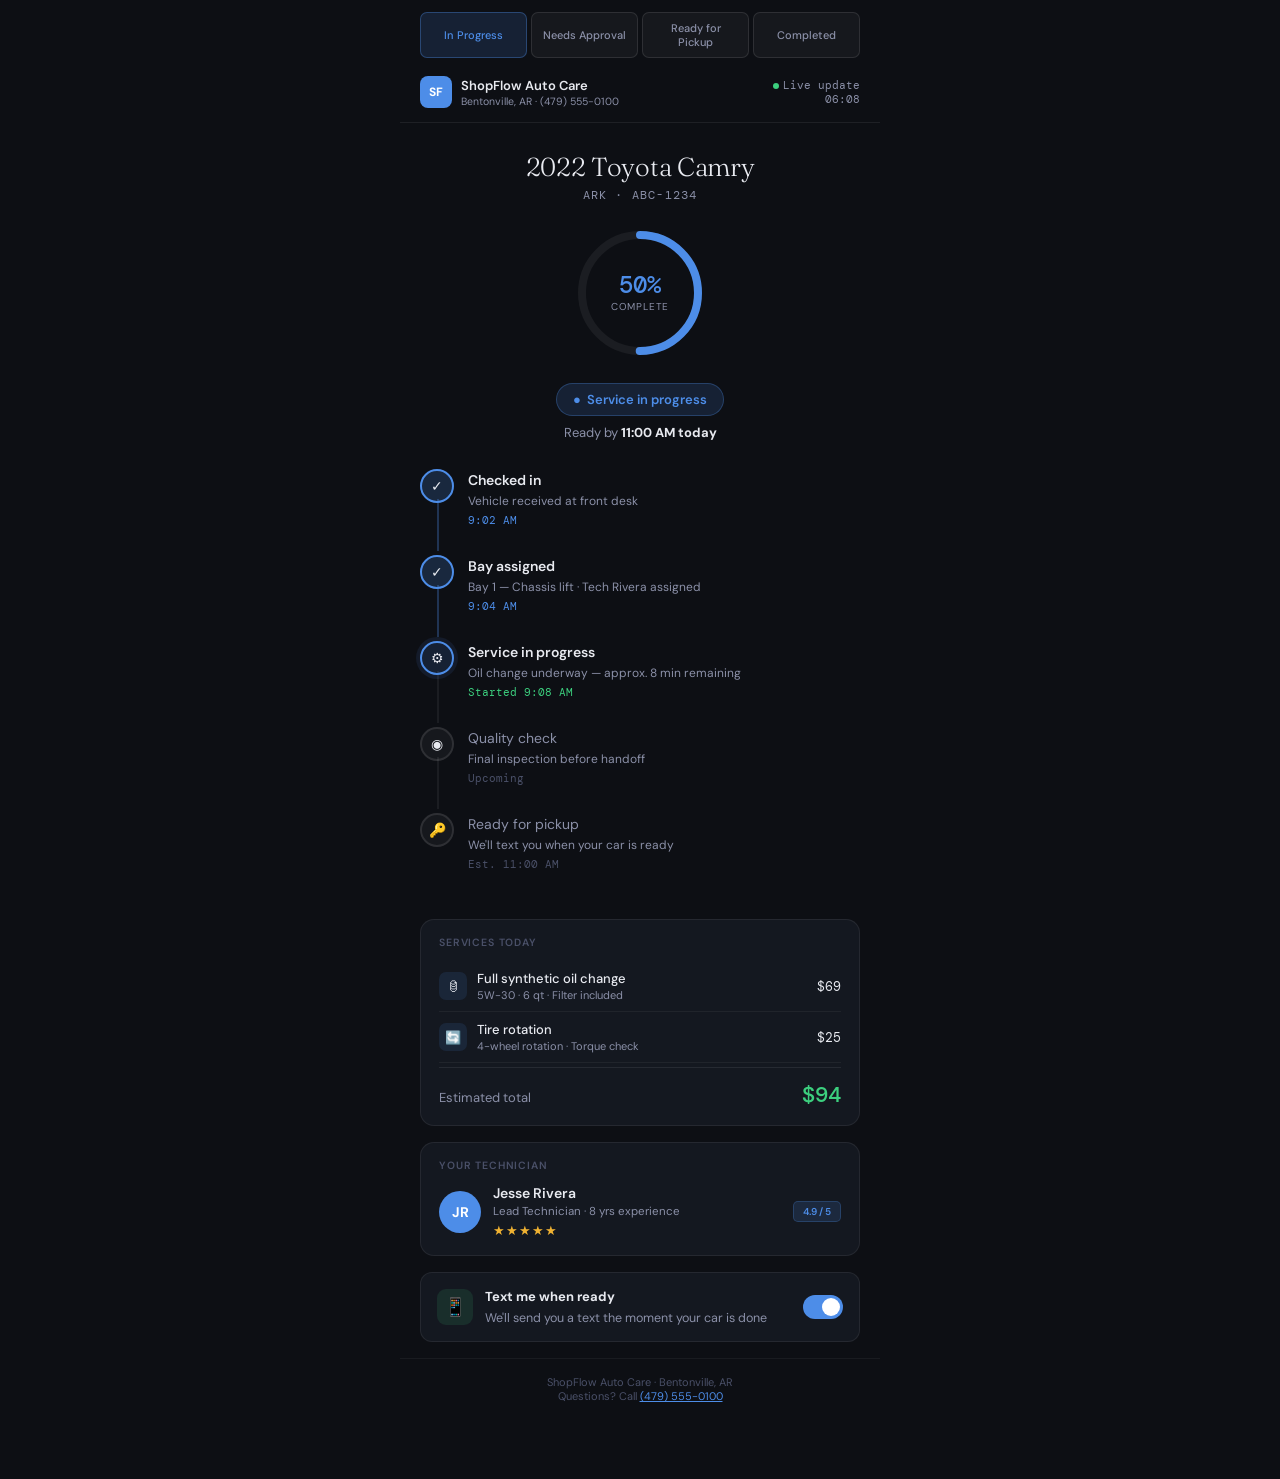
==== customer.html @ 2373ded1 "Add files via upload" ====
<!DOCTYPE html>
<html lang="en">
<head>
<meta charset="UTF-8">
<meta name="viewport" content="width=device-width, initial-scale=1.0">
<title>ShopFlow — Your Vehicle Status</title>
<link rel="preconnect" href="https://fonts.googleapis.com">
<link rel="preconnect" href="https://fonts.gstatic.com" crossorigin>
<link href="https://fonts.googleapis.com/css2?family=DM+Sans:opsz,wght@9..40,300;9..40,400;9..40,500;9..40,600&family=DM+Mono:wght@400;500&family=Fraunces:opsz,wght@9..144,300;9..144,400&display=swap" rel="stylesheet">
<style>
*,*::before,*::after{box-sizing:border-box;margin:0;padding:0}
html{font-size:15px;-webkit-text-size-adjust:100%}
body{font-family:'DM Sans',sans-serif;background:#0d0f14;color:#e8eaf0;min-height:100vh;display:flex;flex-direction:column;align-items:center;padding:0 0 60px}

/* ── Header bar ── */
.header{width:100%;max-width:480px;display:flex;align-items:center;justify-content:space-between;padding:18px 20px 14px;border-bottom:1px solid rgba(255,255,255,0.07)}
.shop-logo{display:flex;align-items:center;gap:9px}
.shop-mark{width:32px;height:32px;background:#4d8de8;border-radius:8px;display:flex;align-items:center;justify-content:center;font-weight:700;font-size:12px;color:#fff}
.shop-name{font-size:13px;font-weight:600;color:#e8eaf0}
.shop-addr{font-size:10.5px;color:#8b90a8;margin-top:1px}
.header-time{font-family:'DM Mono',monospace;font-size:11px;color:#8b90a8;text-align:right}
.live-dot{display:inline-block;width:6px;height:6px;background:#3ccf7e;border-radius:50%;margin-right:4px;animation:pulse 2s infinite}
@keyframes pulse{0%,100%{opacity:1}50%{opacity:.3}}

/* ── Status hero ── */
.status-hero{width:100%;max-width:480px;padding:28px 20px 24px;text-align:center}
.vehicle-name{font-family:'Fraunces',serif;font-size:26px;font-weight:300;color:#e8eaf0;letter-spacing:-.3px;margin-bottom:4px}
.vehicle-plate{font-family:'DM Mono',monospace;font-size:12px;color:#8b90a8;letter-spacing:.1em;margin-bottom:20px}

/* ── Status ring ── */
.status-ring-wrap{position:relative;width:140px;height:140px;margin:0 auto 20px}
.status-ring-svg{width:140px;height:140px;transform:rotate(-90deg)}
.ring-bg{fill:none;stroke:rgba(255,255,255,0.06);stroke-width:8}
.ring-fill{fill:none;stroke-width:8;stroke-linecap:round;transition:stroke-dashoffset 1.2s cubic-bezier(.4,0,.2,1),stroke .3s}
.ring-center{position:absolute;inset:0;display:flex;flex-direction:column;align-items:center;justify-content:center}
.ring-pct{font-family:'DM Mono',monospace;font-size:24px;font-weight:500;line-height:1}
.ring-label{font-size:10px;color:#8b90a8;text-transform:uppercase;letter-spacing:.08em;margin-top:3px}

.status-badge{display:inline-flex;align-items:center;gap:6px;padding:7px 16px;border-radius:20px;font-size:13px;font-weight:600;margin-bottom:8px}
.status-in-progress{background:rgba(77,141,232,0.15);border:1px solid rgba(77,141,232,0.3);color:#4d8de8}
.status-ready{background:rgba(60,207,126,0.15);border:1px solid rgba(60,207,126,0.3);color:#3ccf7e}
.status-waiting{background:rgba(240,178,50,0.12);border:1px solid rgba(240,178,50,0.25);color:#f0b232}
.status-done{background:rgba(60,207,126,0.1);border:1px solid rgba(60,207,126,0.2);color:#3ccf7e}
.promised-time{font-size:13px;color:#8b90a8}
.promised-time strong{color:#e8eaf0}

/* ── Progress timeline ── */
.timeline{width:100%;max-width:480px;padding:0 20px 24px}
.tl-step{display:flex;gap:14px;padding-bottom:0;position:relative}
.tl-step:not(:last-child)::after{content:'';position:absolute;left:17px;top:34px;bottom:0;width:2px;background:rgba(255,255,255,0.06);z-index:0}
.tl-step.done::after{background:rgba(77,141,232,0.3)}
.tl-left{display:flex;flex-direction:column;align-items:center;flex-shrink:0;padding-top:4px;z-index:1}
.tl-dot{width:34px;height:34px;border-radius:50%;display:flex;align-items:center;justify-content:center;font-size:14px;flex-shrink:0}
.tl-dot.done{background:rgba(77,141,232,0.2);border:2px solid #4d8de8}
.tl-dot.active{background:rgba(77,141,232,0.15);border:2px solid #4d8de8;box-shadow:0 0 0 4px rgba(77,141,232,0.1);animation:activePulse 2s infinite}
@keyframes activePulse{0%,100%{box-shadow:0 0 0 4px rgba(77,141,232,.1)}50%{box-shadow:0 0 0 8px rgba(77,141,232,.05)}}
.tl-dot.pending{background:rgba(255,255,255,0.04);border:2px solid rgba(255,255,255,0.1)}
.tl-body{padding:6px 0 24px;flex:1}
.tl-name{font-size:14px;font-weight:600;color:#e8eaf0;margin-bottom:3px}
.tl-name.pending{color:#8b90a8;font-weight:400}
.tl-detail{font-size:12px;color:#8b90a8;line-height:1.5}
.tl-time{font-family:'DM Mono',monospace;font-size:11px;color:#4a5068;margin-top:3px}
.tl-time.done-time{color:#4d8de8}
.tl-time.active-time{color:#3ccf7e}

/* ── Service details card ── */
.card{width:100%;max-width:480px;margin:0 20px 16px;padding:16px 18px;background:#141820;border:1px solid rgba(255,255,255,0.07);border-radius:14px}
.card-title{font-size:10.5px;font-weight:600;text-transform:uppercase;letter-spacing:.08em;color:#4a5068;margin-bottom:12px}
.card.mx{margin-left:20px;margin-right:20px;width:calc(100% - 40px);max-width:440px}
.detail-row{display:flex;justify-content:space-between;align-items:center;padding:7px 0;border-bottom:1px solid rgba(255,255,255,0.05);font-size:13px}
.detail-row:last-child{border-bottom:none}
.dr-label{color:#8b90a8}
.dr-val{color:#e8eaf0;font-weight:500;text-align:right}
.dr-val.green{color:#3ccf7e}
.dr-val.amber{color:#f0b232}
.service-line{display:flex;align-items:center;gap:10px;padding:9px 0;border-bottom:1px solid rgba(255,255,255,0.05)}
.service-line:last-child{border-bottom:none}
.svc-icon{width:28px;height:28px;border-radius:7px;background:rgba(77,141,232,0.12);display:flex;align-items:center;justify-content:center;font-size:13px;flex-shrink:0}
.svc-info{flex:1}
.svc-name{font-size:13px;color:#e8eaf0;font-weight:500}
.svc-detail{font-size:11px;color:#8b90a8;margin-top:1px}
.svc-price{font-family:'DM Mono',monospace;font-size:13px;color:#e8eaf0}

/* ── Technician card ── */
.tech-card{display:flex;align-items:center;gap:12px}
.tech-av{width:42px;height:42px;border-radius:50%;background:#4d8de8;display:flex;align-items:center;justify-content:center;font-size:14px;font-weight:700;color:#fff;flex-shrink:0}
.tech-name{font-size:14px;font-weight:600;color:#e8eaf0}
.tech-role{font-size:11.5px;color:#8b90a8;margin-top:2px}
.tech-stars{color:#f0b232;font-size:13px;margin-top:3px;letter-spacing:1px}
.tech-badge{margin-left:auto;font-size:10px;font-weight:600;background:rgba(77,141,232,0.15);color:#4d8de8;border:1px solid rgba(77,141,232,0.25);border-radius:5px;padding:3px 9px}

/* ── Findings alert ── */
.findings-card{width:calc(100% - 40px);max-width:440px;margin:0 20px 16px;padding:14px 16px;background:rgba(240,178,50,0.06);border:1px solid rgba(240,178,50,0.2);border-radius:12px}
.fc-header{display:flex;align-items:center;gap:8px;margin-bottom:10px}
.fc-icon{font-size:16px}
.fc-title{font-size:12px;font-weight:600;color:#f0b232;text-transform:uppercase;letter-spacing:.06em}
.finding-item{display:flex;gap:8px;padding:6px 0;border-bottom:1px solid rgba(240,178,50,0.1);font-size:12.5px}
.finding-item:last-child{border-bottom:none}
.fi-dot{width:6px;height:6px;border-radius:50%;background:#f0b232;flex-shrink:0;margin-top:5px}
.fi-text{color:#e8eaf0;line-height:1.5}
.fi-text span{color:#8b90a8;font-size:11.5px;display:block;margin-top:2px}
.approve-btns{display:flex;gap:8px;margin-top:12px}
.btn-approve{flex:1;padding:10px;border-radius:8px;border:none;font-family:'DM Sans',sans-serif;font-size:13px;font-weight:600;cursor:pointer;transition:opacity .15s}
.btn-yes{background:#3ccf7e;color:#0a2010}
.btn-no{background:rgba(255,255,255,0.08);color:#8b90a8;border:1px solid rgba(255,255,255,0.1)}
.btn-yes:hover,.btn-no:hover{opacity:.85}

/* ── Invoice preview ── */
.invoice-total{display:flex;align-items:baseline;justify-content:space-between;padding:12px 0 0;margin-top:4px;border-top:1px solid rgba(255,255,255,0.08)}
.inv-label{font-size:13px;color:#8b90a8}
.inv-amount{font-family:'DM Mono',monospace;font-size:22px;font-weight:500;color:#3ccf7e}

/* ── Notification CTA ── */
.notif-cta{width:calc(100% - 40px);max-width:440px;margin:0 20px 16px;padding:14px 16px;background:#141820;border:1px solid rgba(255,255,255,0.07);border-radius:12px;display:flex;align-items:center;gap:12px}
.nc-icon{width:36px;height:36px;border-radius:9px;background:rgba(60,207,126,0.12);display:flex;align-items:center;justify-content:center;font-size:18px;flex-shrink:0}
.nc-text{flex:1;font-size:12.5px;color:#8b90a8;line-height:1.5}
.nc-text strong{color:#e8eaf0;display:block;margin-bottom:2px;font-size:13px}
.nc-toggle{width:40px;height:24px;background:#4d8de8;border-radius:12px;position:relative;cursor:pointer;flex-shrink:0}
.nc-toggle::after{content:'';position:absolute;top:3px;right:3px;width:18px;height:18px;background:#fff;border-radius:50%;transition:right .2s}

/* ── Rate / Survey ── */
.survey-card{width:calc(100% - 40px);max-width:440px;margin:0 20px 16px;padding:16px 18px;background:#141820;border:1px solid rgba(255,255,255,0.07);border-radius:14px;text-align:center}
.survey-title{font-size:14px;font-weight:600;color:#e8eaf0;margin-bottom:4px}
.survey-sub{font-size:12px;color:#8b90a8;margin-bottom:16px}
.star-row{display:flex;justify-content:center;gap:10px}
.star{font-size:32px;cursor:pointer;transition:transform .15s;color:#2a3040;line-height:1}
.star:hover,.star.lit{color:#f0b232;transform:scale(1.15)}

/* ── Footer ── */
.page-footer{width:100%;max-width:480px;padding:16px 20px;text-align:center;font-size:11px;color:#4a5068;border-top:1px solid rgba(255,255,255,0.05)}

/* ── Demo switcher ── */
.demo-bar{width:100%;max-width:480px;display:flex;gap:4px;padding:12px 20px 0;flex-wrap:wrap}
.demo-btn{flex:1;min-width:100px;padding:8px 10px;border-radius:7px;font-size:11px;font-weight:500;border:1px solid rgba(255,255,255,0.1);background:rgba(255,255,255,0.04);color:#8b90a8;cursor:pointer;font-family:'DM Sans',sans-serif;transition:all .15s;text-align:center}
.demo-btn.active{background:rgba(77,141,232,0.15);border-color:rgba(77,141,232,0.35);color:#4d8de8}
</style>
</head>
<body>

<!-- Demo state switcher (simulates different vehicle states) -->
<div class="demo-bar">
  <button class="demo-btn active" onclick="setState('inprogress',this)">In Progress</button>
  <button class="demo-btn" onclick="setState('waitingapproval',this)">Needs Approval</button>
  <button class="demo-btn" onclick="setState('ready',this)">Ready for Pickup</button>
  <button class="demo-btn" onclick="setState('complete',this)">Completed</button>
</div>

<!-- Header -->
<div class="header">
  <div class="shop-logo">
    <div class="shop-mark">SF</div>
    <div>
      <div class="shop-name">ShopFlow Auto Care</div>
      <div class="shop-addr">Bentonville, AR · (479) 555-0100</div>
    </div>
  </div>
  <div class="header-time">
    <div><span class="live-dot"></span>Live update</div>
    <div id="clockDisplay">--:--</div>
  </div>
</div>

<!-- Status hero -->
<div class="status-hero">
  <div class="vehicle-name" id="vehicleName">2022 Toyota Camry</div>
  <div class="vehicle-plate">ARK · ABC-1234</div>
  <div class="status-ring-wrap">
    <svg class="status-ring-svg" viewBox="0 0 140 140">
      <circle class="ring-bg" cx="70" cy="70" r="58"/>
      <circle class="ring-fill" id="ringFill" cx="70" cy="70" r="58" stroke="#4d8de8"
        stroke-dasharray="364.4" stroke-dashoffset="182"/>
    </svg>
    <div class="ring-center">
      <div class="ring-pct" id="ringPct" style="color:#4d8de8">50%</div>
      <div class="ring-label">Complete</div>
    </div>
  </div>
  <div class="status-badge status-in-progress" id="statusBadge">
    <span>●</span><span id="statusText">Service in progress</span>
  </div>
  <div class="promised-time" id="promisedTime">Ready by <strong>11:00 AM today</strong></div>
</div>

<!-- Progress timeline -->
<div class="timeline">
  <div class="tl-step done">
    <div class="tl-left"><div class="tl-dot done">✓</div></div>
    <div class="tl-body">
      <div class="tl-name">Checked in</div>
      <div class="tl-detail">Vehicle received at front desk</div>
      <div class="tl-time done-time">9:02 AM</div>
    </div>
  </div>
  <div class="tl-step done">
    <div class="tl-left"><div class="tl-dot done">✓</div></div>
    <div class="tl-body">
      <div class="tl-name">Bay assigned</div>
      <div class="tl-detail">Bay 1 — Chassis lift · Tech Rivera assigned</div>
      <div class="tl-time done-time">9:04 AM</div>
    </div>
  </div>
  <div class="tl-step" id="step-service">
    <div class="tl-left"><div class="tl-dot active" id="dot-service">⚙</div></div>
    <div class="tl-body">
      <div class="tl-name" id="step-service-name">Service in progress</div>
      <div class="tl-detail" id="step-service-detail">Oil change underway — approx. 8 min remaining</div>
      <div class="tl-time active-time" id="step-service-time">Started 9:08 AM</div>
    </div>
  </div>
  <div class="tl-step" id="step-qc">
    <div class="tl-left"><div class="tl-dot pending" id="dot-qc">◉</div></div>
    <div class="tl-body">
      <div class="tl-name pending" id="step-qc-name">Quality check</div>
      <div class="tl-detail">Final inspection before handoff</div>
      <div class="tl-time" id="step-qc-time">Upcoming</div>
    </div>
  </div>
  <div class="tl-step" id="step-ready">
    <div class="tl-left"><div class="tl-dot pending" id="dot-ready">🔑</div></div>
    <div class="tl-body">
      <div class="tl-name pending" id="step-ready-name">Ready for pickup</div>
      <div class="tl-detail">We'll text you when your car is ready</div>
      <div class="tl-time" id="step-ready-time">Est. 11:00 AM</div>
    </div>
  </div>
</div>

<!-- Service details -->
<div class="card mx">
  <div class="card-title">Services today</div>
  <div class="service-line">
    <div class="svc-icon">🛢</div>
    <div class="svc-info">
      <div class="svc-name">Full synthetic oil change</div>
      <div class="svc-detail">5W-30 · 6 qt · Filter included</div>
    </div>
    <div class="svc-price">$69</div>
  </div>
  <div class="service-line">
    <div class="svc-icon">🔄</div>
    <div class="svc-info">
      <div class="svc-name">Tire rotation</div>
      <div class="svc-detail">4-wheel rotation · Torque check</div>
    </div>
    <div class="svc-price">$25</div>
  </div>
  <div class="invoice-total">
    <div class="inv-label">Estimated total</div>
    <div class="inv-amount">$94</div>
  </div>
</div>

<!-- Findings approval card (hidden initially) -->
<div class="findings-card" id="findingsCard" style="display:none">
  <div class="fc-header">
    <div class="fc-icon">⚠</div>
    <div class="fc-title">Tech found — your approval needed</div>
  </div>
  <div class="finding-item">
    <div class="fi-dot"></div>
    <div class="fi-text">
      Cabin air filter — heavily soiled, recommend replacement
      <span>PN-3310 Honda · +$35 · 15 min · Extends A/C efficiency</span>
    </div>
  </div>
  <div class="finding-item">
    <div class="fi-dot"></div>
    <div class="fi-text">
      Rear wiper blade — cracked rubber, smearing
      <span>22" standard · +$18 · 5 min · Visibility safety item</span>
    </div>
  </div>
  <div class="approve-btns">
    <button class="btn-approve btn-yes" onclick="approveFinding()">Approve both — $53 added</button>
    <button class="btn-approve btn-no">Decline</button>
  </div>
</div>

<!-- Technician -->
<div class="card mx">
  <div class="card-title">Your technician</div>
  <div class="tech-card">
    <div class="tech-av">JR</div>
    <div>
      <div class="tech-name">Jesse Rivera</div>
      <div class="tech-role">Lead Technician · 8 yrs experience</div>
      <div class="tech-stars">★★★★★</div>
    </div>
    <div class="tech-badge">4.9 / 5</div>
  </div>
</div>

<!-- Notification opt-in -->
<div class="notif-cta">
  <div class="nc-icon">📱</div>
  <div class="nc-text">
    <strong>Text me when ready</strong>
    We'll send you a text the moment your car is done
  </div>
  <div class="nc-toggle" id="smsToggle" onclick="toggleSMS(this)"></div>
</div>

<!-- Survey (shown when complete) -->
<div class="survey-card" id="surveyCard" style="display:none">
  <div class="survey-title">How was your visit?</div>
  <div class="survey-sub">Your feedback helps us improve</div>
  <div class="star-row" id="starRow">
    <span class="star" onclick="rateStar(1)">★</span>
    <span class="star" onclick="rateStar(2)">★</span>
    <span class="star" onclick="rateStar(3)">★</span>
    <span class="star" onclick="rateStar(4)">★</span>
    <span class="star" onclick="rateStar(5)">★</span>
  </div>
</div>

<div class="page-footer">
  ShopFlow Auto Care · Bentonville, AR<br>
  Questions? Call <a href="tel:4795550100" style="color:#4d8de8">(479) 555-0100</a>
</div>

<script>
// Clock
function tick(){const n=new Date();document.getElementById('clockDisplay').textContent=String(n.getHours()).padStart(2,'0')+':'+String(n.getMinutes()).padStart(2,'0')}
setInterval(tick,1000);tick();

// States
const STATES = {
  inprogress:{pct:50,ringColor:'#4d8de8',badgeClass:'status-in-progress',badgeText:'Service in progress',promised:'Ready by <strong>11:00 AM today</strong>',showFindings:false,showSurvey:false,serviceStep:'active',qcStep:'pending',readyStep:'pending'},
  waitingapproval:{pct:65,ringColor:'#f0b232',badgeClass:'status-waiting',badgeText:'Awaiting your approval',promised:'Ready by <strong>11:30 AM</strong> after approval',showFindings:true,showSurvey:false,serviceStep:'active',qcStep:'pending',readyStep:'pending'},
  ready:{pct:100,ringColor:'#3ccf7e',badgeClass:'status-ready',badgeText:'Your car is ready!',promised:'Pick up at <strong>Bay 1 entrance</strong>',showFindings:false,showSurvey:false,serviceStep:'done',qcStep:'done',readyStep:'active'},
  complete:{pct:100,ringColor:'#3ccf7e',badgeClass:'status-done',badgeText:'Service complete — thank you!',promised:'Invoice sent to <strong>sarah@email.com</strong>',showFindings:false,showSurvey:true,serviceStep:'done',qcStep:'done',readyStep:'done'},
};

const CIRCUMFERENCE = 2 * Math.PI * 58;

function setState(key, btn){
  const s = STATES[key];
  document.querySelectorAll('.demo-btn').forEach(b=>b.classList.remove('active'));
  btn.classList.add('active');

  // Ring
  const offset = CIRCUMFERENCE - (s.pct / 100) * CIRCUMFERENCE;
  document.getElementById('ringFill').style.strokeDashoffset = offset;
  document.getElementById('ringFill').style.stroke = s.ringColor;
  document.getElementById('ringPct').style.color = s.ringColor;
  document.getElementById('ringPct').textContent = s.pct + '%';

  // Badge
  const badge = document.getElementById('statusBadge');
  badge.className = 'status-badge ' + s.badgeClass;
  document.getElementById('statusText').textContent = s.badgeText;
  document.getElementById('promisedTime').innerHTML = s.promised;

  // Findings & survey
  document.getElementById('findingsCard').style.display = s.showFindings ? 'block' : 'none';
  document.getElementById('surveyCard').style.display = s.showSurvey ? 'flex' : 'none';
  if(s.showSurvey) document.getElementById('surveyCard').style.flexDirection='column';

  // Steps
  setStep('service', s.serviceStep);
  setStep('qc', s.qcStep);
  setStep('ready', s.readyStep);

  if(key==='ready'){
    document.getElementById('step-ready-name').textContent='Car is ready — come pick up';
    document.getElementById('step-ready-name').classList.remove('pending');
    document.getElementById('step-ready-time').textContent='Now · Bay 1 entrance';
    document.getElementById('step-ready-time').className='tl-time active-time';
  } else {
    document.getElementById('step-ready-name').textContent='Ready for pickup';
    document.getElementById('step-ready-name').className='tl-name pending';
    document.getElementById('step-ready-time').textContent='Est. 11:00 AM';
    document.getElementById('step-ready-time').className='tl-time';
  }
}

function setStep(name, state){
  const dot = document.getElementById('dot-'+name);
  const nameEl = document.getElementById('step-'+name+'-name');
  dot.className = 'tl-dot ' + (state==='active'?'active':state==='done'?'done':'pending');
  if(nameEl) nameEl.className = 'tl-name' + (state==='pending'?' pending':'');
  const step = document.getElementById('step-'+name);
  if(step){
    const prev = step.previousElementSibling;
    if(prev && prev.classList.contains('tl-step')){
      if(state!=='pending') prev.classList.add('done');
      else prev.classList.remove('done');
    }
  }
}

function approveFinding(){
  document.getElementById('findingsCard').innerHTML='<div style="text-align:center;padding:8px 0;color:#3ccf7e;font-weight:600;font-size:13px">✓ Approved — tech notified. Est. +20 min added.</div>';
}

function toggleSMS(el){el.style.background=el.style.background==='rgb(60, 207, 126)'?'rgba(77,141,232,1)':'rgb(60,207,126)'}

function rateStar(n){
  document.querySelectorAll('.star').forEach((s,i)=>{s.classList.toggle('lit',i<n)});
  setTimeout(()=>{
    document.getElementById('surveyCard').innerHTML='<div style="padding:8px 0;color:#3ccf7e;font-size:14px;font-weight:600">Thank you for your feedback!</div><div style="font-size:12px;color:#8b90a8;margin-top:4px">We appreciate you choosing ShopFlow.</div>';
  },600);
}

// Init ring
document.addEventListener('DOMContentLoaded',()=>{
  const c=2*Math.PI*58;
  document.getElementById('ringFill').style.strokeDasharray=c;
  document.getElementById('ringFill').style.strokeDashoffset=c-(0.5*c);
});
document.getElementById('ringFill').setAttribute('stroke-dasharray', CIRCUMFERENCE);
document.getElementById('ringFill').setAttribute('stroke-dashoffset', CIRCUMFERENCE * 0.5);
</script>
</body>
</html>
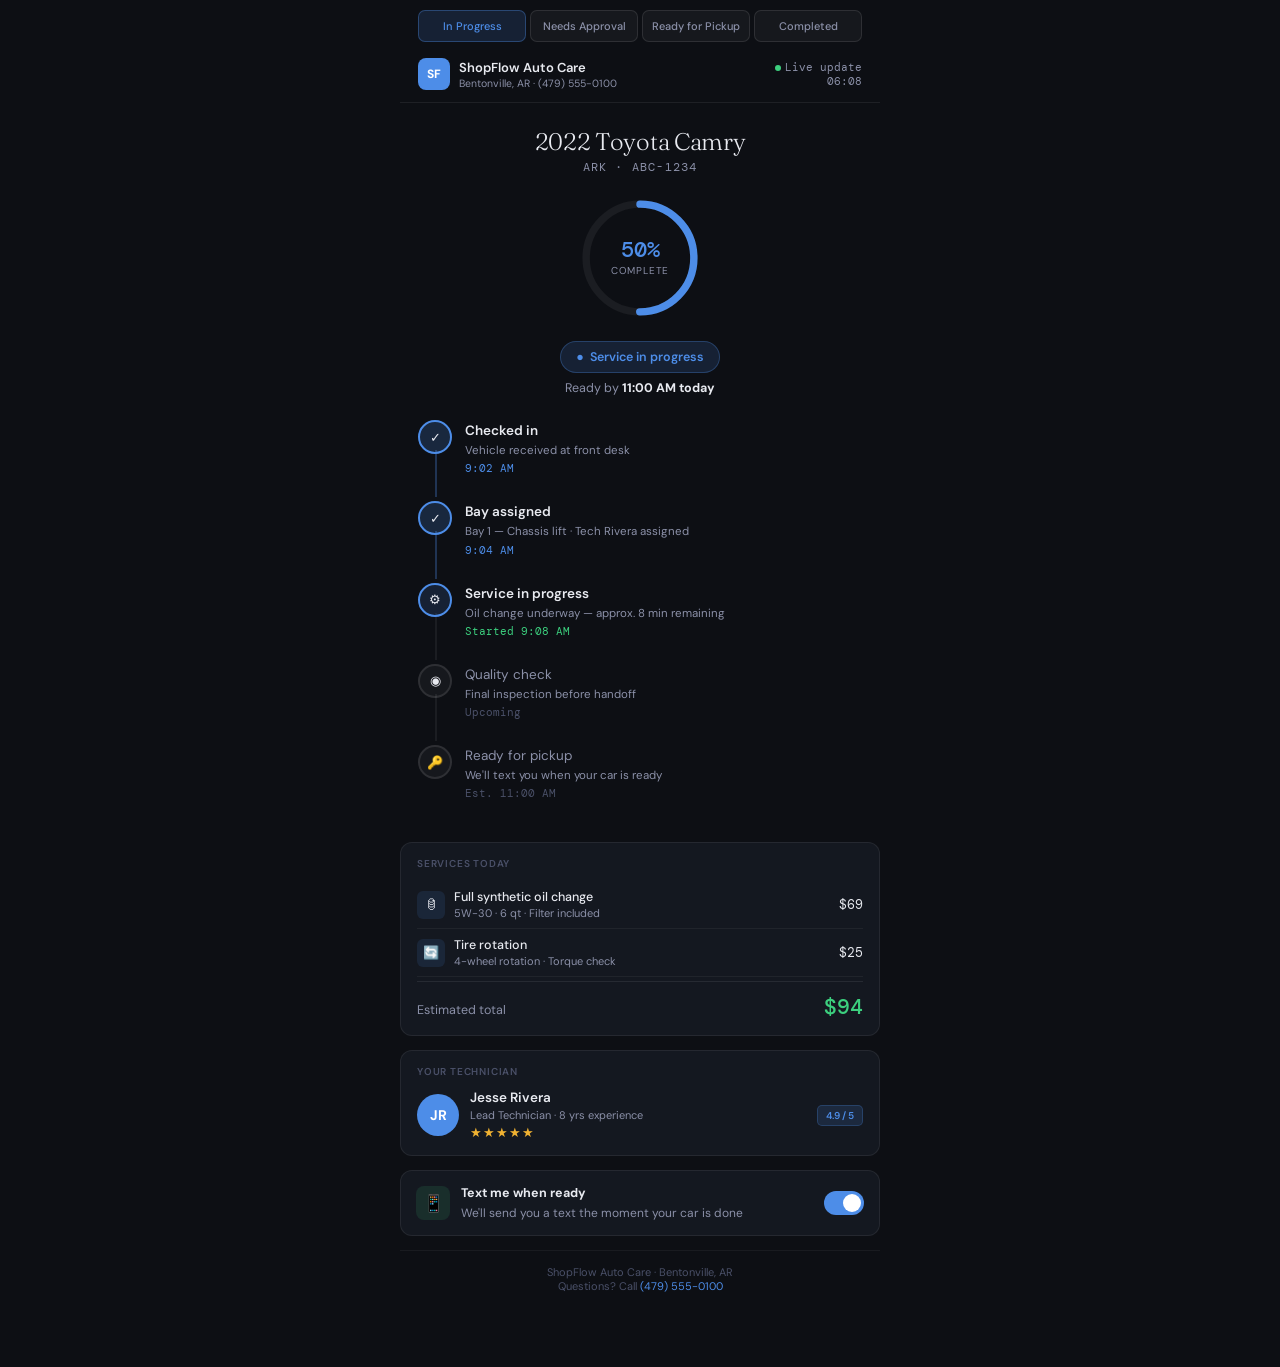
==== commit 9c98022a: "Add files via upload" ====
--- a/customer.html
+++ b/customer.html
@@ -2,140 +2,18 @@
 <html lang="en">
 <head>
 <meta charset="UTF-8">
-<meta name="viewport" content="width=device-width, initial-scale=1.0">
+<meta name="viewport" content="width=device-width, initial-scale=1.0, viewport-fit=cover">
 <title>ShopFlow — Your Vehicle Status</title>
 <link rel="preconnect" href="https://fonts.googleapis.com">
 <link rel="preconnect" href="https://fonts.gstatic.com" crossorigin>
 <link href="https://fonts.googleapis.com/css2?family=DM+Sans:opsz,wght@9..40,300;9..40,400;9..40,500;9..40,600&family=DM+Mono:wght@400;500&family=Fraunces:opsz,wght@9..144,300;9..144,400&display=swap" rel="stylesheet">
-<style>
-*,*::before,*::after{box-sizing:border-box;margin:0;padding:0}
-html{font-size:15px;-webkit-text-size-adjust:100%}
-body{font-family:'DM Sans',sans-serif;background:#0d0f14;color:#e8eaf0;min-height:100vh;display:flex;flex-direction:column;align-items:center;padding:0 0 60px}
-
-/* ── Header bar ── */
-.header{width:100%;max-width:480px;display:flex;align-items:center;justify-content:space-between;padding:18px 20px 14px;border-bottom:1px solid rgba(255,255,255,0.07)}
-.shop-logo{display:flex;align-items:center;gap:9px}
-.shop-mark{width:32px;height:32px;background:#4d8de8;border-radius:8px;display:flex;align-items:center;justify-content:center;font-weight:700;font-size:12px;color:#fff}
-.shop-name{font-size:13px;font-weight:600;color:#e8eaf0}
-.shop-addr{font-size:10.5px;color:#8b90a8;margin-top:1px}
-.header-time{font-family:'DM Mono',monospace;font-size:11px;color:#8b90a8;text-align:right}
-.live-dot{display:inline-block;width:6px;height:6px;background:#3ccf7e;border-radius:50%;margin-right:4px;animation:pulse 2s infinite}
-@keyframes pulse{0%,100%{opacity:1}50%{opacity:.3}}
-
-/* ── Status hero ── */
-.status-hero{width:100%;max-width:480px;padding:28px 20px 24px;text-align:center}
-.vehicle-name{font-family:'Fraunces',serif;font-size:26px;font-weight:300;color:#e8eaf0;letter-spacing:-.3px;margin-bottom:4px}
-.vehicle-plate{font-family:'DM Mono',monospace;font-size:12px;color:#8b90a8;letter-spacing:.1em;margin-bottom:20px}
-
-/* ── Status ring ── */
-.status-ring-wrap{position:relative;width:140px;height:140px;margin:0 auto 20px}
-.status-ring-svg{width:140px;height:140px;transform:rotate(-90deg)}
-.ring-bg{fill:none;stroke:rgba(255,255,255,0.06);stroke-width:8}
-.ring-fill{fill:none;stroke-width:8;stroke-linecap:round;transition:stroke-dashoffset 1.2s cubic-bezier(.4,0,.2,1),stroke .3s}
-.ring-center{position:absolute;inset:0;display:flex;flex-direction:column;align-items:center;justify-content:center}
-.ring-pct{font-family:'DM Mono',monospace;font-size:24px;font-weight:500;line-height:1}
-.ring-label{font-size:10px;color:#8b90a8;text-transform:uppercase;letter-spacing:.08em;margin-top:3px}
-
-.status-badge{display:inline-flex;align-items:center;gap:6px;padding:7px 16px;border-radius:20px;font-size:13px;font-weight:600;margin-bottom:8px}
-.status-in-progress{background:rgba(77,141,232,0.15);border:1px solid rgba(77,141,232,0.3);color:#4d8de8}
-.status-ready{background:rgba(60,207,126,0.15);border:1px solid rgba(60,207,126,0.3);color:#3ccf7e}
-.status-waiting{background:rgba(240,178,50,0.12);border:1px solid rgba(240,178,50,0.25);color:#f0b232}
-.status-done{background:rgba(60,207,126,0.1);border:1px solid rgba(60,207,126,0.2);color:#3ccf7e}
-.promised-time{font-size:13px;color:#8b90a8}
-.promised-time strong{color:#e8eaf0}
-
-/* ── Progress timeline ── */
-.timeline{width:100%;max-width:480px;padding:0 20px 24px}
-.tl-step{display:flex;gap:14px;padding-bottom:0;position:relative}
-.tl-step:not(:last-child)::after{content:'';position:absolute;left:17px;top:34px;bottom:0;width:2px;background:rgba(255,255,255,0.06);z-index:0}
-.tl-step.done::after{background:rgba(77,141,232,0.3)}
-.tl-left{display:flex;flex-direction:column;align-items:center;flex-shrink:0;padding-top:4px;z-index:1}
-.tl-dot{width:34px;height:34px;border-radius:50%;display:flex;align-items:center;justify-content:center;font-size:14px;flex-shrink:0}
-.tl-dot.done{background:rgba(77,141,232,0.2);border:2px solid #4d8de8}
-.tl-dot.active{background:rgba(77,141,232,0.15);border:2px solid #4d8de8;box-shadow:0 0 0 4px rgba(77,141,232,0.1);animation:activePulse 2s infinite}
-@keyframes activePulse{0%,100%{box-shadow:0 0 0 4px rgba(77,141,232,.1)}50%{box-shadow:0 0 0 8px rgba(77,141,232,.05)}}
-.tl-dot.pending{background:rgba(255,255,255,0.04);border:2px solid rgba(255,255,255,0.1)}
-.tl-body{padding:6px 0 24px;flex:1}
-.tl-name{font-size:14px;font-weight:600;color:#e8eaf0;margin-bottom:3px}
-.tl-name.pending{color:#8b90a8;font-weight:400}
-.tl-detail{font-size:12px;color:#8b90a8;line-height:1.5}
-.tl-time{font-family:'DM Mono',monospace;font-size:11px;color:#4a5068;margin-top:3px}
-.tl-time.done-time{color:#4d8de8}
-.tl-time.active-time{color:#3ccf7e}
-
-/* ── Service details card ── */
-.card{width:100%;max-width:480px;margin:0 20px 16px;padding:16px 18px;background:#141820;border:1px solid rgba(255,255,255,0.07);border-radius:14px}
-.card-title{font-size:10.5px;font-weight:600;text-transform:uppercase;letter-spacing:.08em;color:#4a5068;margin-bottom:12px}
-.card.mx{margin-left:20px;margin-right:20px;width:calc(100% - 40px);max-width:440px}
-.detail-row{display:flex;justify-content:space-between;align-items:center;padding:7px 0;border-bottom:1px solid rgba(255,255,255,0.05);font-size:13px}
-.detail-row:last-child{border-bottom:none}
-.dr-label{color:#8b90a8}
-.dr-val{color:#e8eaf0;font-weight:500;text-align:right}
-.dr-val.green{color:#3ccf7e}
-.dr-val.amber{color:#f0b232}
-.service-line{display:flex;align-items:center;gap:10px;padding:9px 0;border-bottom:1px solid rgba(255,255,255,0.05)}
-.service-line:last-child{border-bottom:none}
-.svc-icon{width:28px;height:28px;border-radius:7px;background:rgba(77,141,232,0.12);display:flex;align-items:center;justify-content:center;font-size:13px;flex-shrink:0}
-.svc-info{flex:1}
-.svc-name{font-size:13px;color:#e8eaf0;font-weight:500}
-.svc-detail{font-size:11px;color:#8b90a8;margin-top:1px}
-.svc-price{font-family:'DM Mono',monospace;font-size:13px;color:#e8eaf0}
-
-/* ── Technician card ── */
-.tech-card{display:flex;align-items:center;gap:12px}
-.tech-av{width:42px;height:42px;border-radius:50%;background:#4d8de8;display:flex;align-items:center;justify-content:center;font-size:14px;font-weight:700;color:#fff;flex-shrink:0}
-.tech-name{font-size:14px;font-weight:600;color:#e8eaf0}
-.tech-role{font-size:11.5px;color:#8b90a8;margin-top:2px}
-.tech-stars{color:#f0b232;font-size:13px;margin-top:3px;letter-spacing:1px}
-.tech-badge{margin-left:auto;font-size:10px;font-weight:600;background:rgba(77,141,232,0.15);color:#4d8de8;border:1px solid rgba(77,141,232,0.25);border-radius:5px;padding:3px 9px}
-
-/* ── Findings alert ── */
-.findings-card{width:calc(100% - 40px);max-width:440px;margin:0 20px 16px;padding:14px 16px;background:rgba(240,178,50,0.06);border:1px solid rgba(240,178,50,0.2);border-radius:12px}
-.fc-header{display:flex;align-items:center;gap:8px;margin-bottom:10px}
-.fc-icon{font-size:16px}
-.fc-title{font-size:12px;font-weight:600;color:#f0b232;text-transform:uppercase;letter-spacing:.06em}
-.finding-item{display:flex;gap:8px;padding:6px 0;border-bottom:1px solid rgba(240,178,50,0.1);font-size:12.5px}
-.finding-item:last-child{border-bottom:none}
-.fi-dot{width:6px;height:6px;border-radius:50%;background:#f0b232;flex-shrink:0;margin-top:5px}
-.fi-text{color:#e8eaf0;line-height:1.5}
-.fi-text span{color:#8b90a8;font-size:11.5px;display:block;margin-top:2px}
-.approve-btns{display:flex;gap:8px;margin-top:12px}
-.btn-approve{flex:1;padding:10px;border-radius:8px;border:none;font-family:'DM Sans',sans-serif;font-size:13px;font-weight:600;cursor:pointer;transition:opacity .15s}
-.btn-yes{background:#3ccf7e;color:#0a2010}
-.btn-no{background:rgba(255,255,255,0.08);color:#8b90a8;border:1px solid rgba(255,255,255,0.1)}
-.btn-yes:hover,.btn-no:hover{opacity:.85}
-
-/* ── Invoice preview ── */
-.invoice-total{display:flex;align-items:baseline;justify-content:space-between;padding:12px 0 0;margin-top:4px;border-top:1px solid rgba(255,255,255,0.08)}
-.inv-label{font-size:13px;color:#8b90a8}
-.inv-amount{font-family:'DM Mono',monospace;font-size:22px;font-weight:500;color:#3ccf7e}
-
-/* ── Notification CTA ── */
-.notif-cta{width:calc(100% - 40px);max-width:440px;margin:0 20px 16px;padding:14px 16px;background:#141820;border:1px solid rgba(255,255,255,0.07);border-radius:12px;display:flex;align-items:center;gap:12px}
-.nc-icon{width:36px;height:36px;border-radius:9px;background:rgba(60,207,126,0.12);display:flex;align-items:center;justify-content:center;font-size:18px;flex-shrink:0}
-.nc-text{flex:1;font-size:12.5px;color:#8b90a8;line-height:1.5}
-.nc-text strong{color:#e8eaf0;display:block;margin-bottom:2px;font-size:13px}
-.nc-toggle{width:40px;height:24px;background:#4d8de8;border-radius:12px;position:relative;cursor:pointer;flex-shrink:0}
-.nc-toggle::after{content:'';position:absolute;top:3px;right:3px;width:18px;height:18px;background:#fff;border-radius:50%;transition:right .2s}
-
-/* ── Rate / Survey ── */
-.survey-card{width:calc(100% - 40px);max-width:440px;margin:0 20px 16px;padding:16px 18px;background:#141820;border:1px solid rgba(255,255,255,0.07);border-radius:14px;text-align:center}
-.survey-title{font-size:14px;font-weight:600;color:#e8eaf0;margin-bottom:4px}
-.survey-sub{font-size:12px;color:#8b90a8;margin-bottom:16px}
-.star-row{display:flex;justify-content:center;gap:10px}
-.star{font-size:32px;cursor:pointer;transition:transform .15s;color:#2a3040;line-height:1}
-.star:hover,.star.lit{color:#f0b232;transform:scale(1.15)}
-
-/* ── Footer ── */
-.page-footer{width:100%;max-width:480px;padding:16px 20px;text-align:center;font-size:11px;color:#4a5068;border-top:1px solid rgba(255,255,255,0.05)}
-
-/* ── Demo switcher ── */
-.demo-bar{width:100%;max-width:480px;display:flex;gap:4px;padding:12px 20px 0;flex-wrap:wrap}
-.demo-btn{flex:1;min-width:100px;padding:8px 10px;border-radius:7px;font-size:11px;font-weight:500;border:1px solid rgba(255,255,255,0.1);background:rgba(255,255,255,0.04);color:#8b90a8;cursor:pointer;font-family:'DM Sans',sans-serif;transition:all .15s;text-align:center}
-.demo-btn.active{background:rgba(77,141,232,0.15);border-color:rgba(77,141,232,0.35);color:#4d8de8}
-</style>
+
+<link rel="stylesheet" href="styles.css">
+<!-- Google Analytics G-6XJ6CNV95V -->
+<script async src="https://www.googletagmanager.com/gtag/js?id=G-6XJ6CNV95V"></script>
+<script>window.dataLayer=window.dataLayer||[];function gtag(){dataLayer.push(arguments)}gtag("js",new Date());gtag("config","G-6XJ6CNV95V");</script>
 </head>
-<body>
+<body class="customer-page">
 
 <!-- Demo state switcher (simulates different vehicle states) -->
 <div class="demo-bar">
@@ -146,16 +24,16 @@
 </div>
 
 <!-- Header -->
-<div class="header">
-  <div class="shop-logo">
-    <div class="shop-mark">SF</div>
+<div class="cust-header">
+  <div class="cust-shop-logo">
+    <div class="cust-shop-mark">SF</div>
     <div>
-      <div class="shop-name">ShopFlow Auto Care</div>
-      <div class="shop-addr">Bentonville, AR · (479) 555-0100</div>
-    </div>
-  </div>
-  <div class="header-time">
-    <div><span class="live-dot"></span>Live update</div>
+      <div class="cust-shop-name">ShopFlow Auto Care</div>
+      <div class="cust-shop-addr">Bentonville, AR · (479) 555-0100</div>
+    </div>
+  </div>
+  <div class="cust-header-time">
+    <div><span class="cust-live-dot"></span>Live update</div>
     <div id="clockDisplay">--:--</div>
   </div>
 </div>
@@ -182,7 +60,7 @@
 </div>
 
 <!-- Progress timeline -->
-<div class="timeline">
+<div class="cust-timeline">
   <div class="tl-step done">
     <div class="tl-left"><div class="tl-dot done">✓</div></div>
     <div class="tl-body">
@@ -226,8 +104,8 @@
 </div>
 
 <!-- Service details -->
-<div class="card mx">
-  <div class="card-title">Services today</div>
+<div class="cust-card">
+  <div class="cust-card-title">Services today</div>
   <div class="service-line">
     <div class="svc-icon">🛢</div>
     <div class="svc-info">
@@ -277,16 +155,16 @@
 </div>
 
 <!-- Technician -->
-<div class="card mx">
-  <div class="card-title">Your technician</div>
-  <div class="tech-card">
-    <div class="tech-av">JR</div>
+<div class="cust-card">
+  <div class="cust-card-title">Your technician</div>
+  <div class="tech-card-cust">
+    <div class="tech-av-cust">JR</div>
     <div>
-      <div class="tech-name">Jesse Rivera</div>
-      <div class="tech-role">Lead Technician · 8 yrs experience</div>
+      <div class="tech-name-cust">Jesse Rivera</div>
+      <div class="tech-role-cust">Lead Technician · 8 yrs experience</div>
       <div class="tech-stars">★★★★★</div>
     </div>
-    <div class="tech-badge">4.9 / 5</div>
+    <div class="tech-badge-cust">4.9 / 5</div>
   </div>
 </div>
 
@@ -313,7 +191,7 @@
   </div>
 </div>
 
-<div class="page-footer">
+<div class="cust-footer">
   ShopFlow Auto Care · Bentonville, AR<br>
   Questions? Call <a href="tel:4795550100" style="color:#4d8de8">(479) 555-0100</a>
 </div>
--- a/styles.css
+++ b/styles.css
@@ -0,0 +1,884 @@
+/* ═══════════════════════════════════════════════════
+   ShopFlow AI — Mobile-First Design System
+   Base = mobile. Desktop added via min-width queries.
+   ═══════════════════════════════════════════════════ */
+
+:root {
+  --font-sans: 'DM Sans', sans-serif;
+  --font-serif: 'Fraunces', serif;
+  --font-mono: 'DM Mono', monospace;
+  --sidebar-w: 238px;
+  --topbar-h: 52px;
+}
+
+[data-theme="dark"] {
+  --bg:#0b0d10; --bg2:#111418; --bg3:#181c24; --bg4:#1e2330;
+  --border:rgba(255,255,255,0.07); --border2:rgba(255,255,255,0.13);
+  --t1:#e8eaf0; --t2:#8b90a8; --t3:#4a5068;
+  --blue:#4d8de8; --green:#3ccf7e; --amber:#f0b232; --red:#f06060; --purple:#a78bfa; --teal:#2dd4bf;
+  --sidebar-bg:#0d0f12; --sidebar-br:rgba(255,255,255,0.05);
+  --topbar-bg:rgba(13,15,18,0.96);
+  --panel-bg:#111418; --kpi-bg:#111418;
+  --impact-bg:rgba(77,141,232,0.06); --impact-br:rgba(77,141,232,0.2);
+  --scrollbar:#2a2f45;
+}
+[data-theme="light"] {
+  --bg:#f4f5f8; --bg2:#ffffff; --bg3:#f8f9fc; --bg4:#eef0f8;
+  --border:rgba(0,0,0,0.08); --border2:rgba(0,0,0,0.14);
+  --t1:#1a1d2e; --t2:#5a6075; --t3:#a8b0c8;
+  --blue:#2563eb; --green:#16a34a; --amber:#d97706; --red:#dc2626; --purple:#7c3aed; --teal:#0891b2;
+  --sidebar-bg:#1a1d2e; --sidebar-br:rgba(255,255,255,0.07);
+  --topbar-bg:rgba(244,245,248,0.96);
+  --panel-bg:#ffffff; --kpi-bg:#ffffff;
+  --impact-bg:rgba(37,99,235,0.04); --impact-br:rgba(37,99,235,0.18);
+  --scrollbar:#d0d4e0;
+}
+
+/* ── Reset ── */
+*,*::before,*::after{box-sizing:border-box;margin:0;padding:0}
+html{font-size:14px;-webkit-text-size-adjust:100%}
+
+/* ══════════════════════════════════════════
+   BODY — display:block, no flex, mobile safe
+══════════════════════════════════════════ */
+body{
+  font-family:var(--font-sans);
+  background:var(--bg);
+  color:var(--t1);
+  display:block;
+  width:100%;
+  max-width:100vw;
+  min-height:100vh;
+  overflow-x:hidden;
+}
+a{text-decoration:none;color:inherit}
+button{font-family:var(--font-sans);cursor:pointer}
+::-webkit-scrollbar{width:4px;height:4px}
+::-webkit-scrollbar-track{background:transparent}
+::-webkit-scrollbar-thumb{background:var(--scrollbar);border-radius:2px}
+@keyframes blink{0%,100%{opacity:1}50%{opacity:.35}}
+@keyframes fadeUp{from{opacity:0;transform:translateY(5px)}to{opacity:1;transform:translateY(0)}}
+
+/* ══════════════════════════════════════════
+   SIDEBAR
+   MOBILE DEFAULT: hidden off-screen
+   DESKTOP (769px+): always visible
+══════════════════════════════════════════ */
+.sidebar{
+  position:fixed;top:0;left:0;bottom:0;
+  width:var(--sidebar-w);
+  background:var(--sidebar-bg);
+  border-right:1px solid var(--sidebar-br);
+  display:flex;flex-direction:column;
+  z-index:300;
+  overflow-y:auto;
+  -webkit-overflow-scrolling:touch;
+  transform:translateX(-100%);
+  transition:transform .28s cubic-bezier(.4,0,.2,1),background .3s;
+}
+.sidebar.open{transform:translateX(0)}
+@media(min-width:769px){.sidebar{transform:translateX(0)}}
+
+.sidebar-overlay{
+  display:none;position:fixed;inset:0;
+  background:rgba(0,0,0,.6);z-index:290;
+}
+.sidebar-overlay.active{display:block}
+
+.sidebar-header{padding:18px 18px 14px;border-bottom:1px solid var(--sidebar-br);flex-shrink:0}
+.logo{display:flex;align-items:center;gap:10px}
+.logo-mark{width:34px;height:34px;background:var(--blue);border-radius:8px;display:flex;align-items:center;justify-content:center;font-weight:700;font-size:13px;color:#fff;flex-shrink:0}
+.logo-name{display:block;font-weight:600;font-size:14px;color:#fff}
+.logo-sub{display:block;font-size:10px;color:rgba(255,255,255,.4);margin-top:1px}
+.sidebar-nav{flex:1;padding:10px 8px;overflow-y:auto;-webkit-overflow-scrolling:touch}
+.nav-section-label{font-size:9.5px;font-weight:600;text-transform:uppercase;letter-spacing:.1em;color:rgba(255,255,255,.28);padding:14px 10px 5px}
+.nav-item{display:flex;align-items:center;gap:9px;padding:9px 10px;border-radius:7px;font-size:12.5px;color:rgba(255,255,255,.55);cursor:pointer;margin-bottom:1px;transition:background .15s,color .15s;text-decoration:none;-webkit-tap-highlight-color:transparent}
+.nav-item:hover{background:rgba(255,255,255,.06);color:rgba(255,255,255,.85)}
+.nav-item.active{background:var(--blue);color:#fff;font-weight:500}
+.nav-icon{font-size:13px;opacity:.6;width:16px;text-align:center;flex-shrink:0}
+.nav-item.active .nav-icon{opacity:1}
+.nav-badge{margin-left:auto;font-size:9px;font-weight:600;background:rgba(60,207,126,.2);color:#3ccf7e;border-radius:4px;padding:1px 5px}
+.sidebar-footer{padding:12px 16px;border-top:1px solid var(--sidebar-br);flex-shrink:0}
+.store-info{display:flex;align-items:center;gap:8px}
+.store-dot{width:7px;height:7px;background:var(--green);border-radius:50%;flex-shrink:0;animation:blink 2s infinite}
+.store-name{font-size:11px;color:rgba(255,255,255,.6);font-weight:500}
+.store-status{font-size:10px;color:rgba(255,255,255,.3);margin-top:1px}
+
+/* ══════════════════════════════════════════
+   TOPBAR
+   MOBILE DEFAULT: left:0 (full width)
+   DESKTOP (769px+): left:238px
+══════════════════════════════════════════ */
+.topbar{
+  position:fixed;top:0;left:0;right:0;
+  height:var(--topbar-h);
+  background:var(--topbar-bg);
+  backdrop-filter:blur(12px);
+  -webkit-backdrop-filter:blur(12px);
+  border-bottom:1px solid var(--border);
+  display:flex;align-items:center;justify-content:space-between;
+  padding:0 14px;z-index:200;
+}
+@media(min-width:769px){.topbar{left:var(--sidebar-w);padding:0 20px}}
+
+.topbar-left{display:flex;align-items:center;gap:8px;min-width:0;flex:1}
+.topbar-right{display:flex;align-items:center;gap:10px;flex-shrink:0}
+
+/* Hamburger — shown mobile, hidden desktop */
+.hamburger{
+  display:flex;flex-direction:column;justify-content:center;gap:5px;
+  width:36px;height:36px;background:none;border:none;
+  cursor:pointer;padding:6px;flex-shrink:0;
+  -webkit-tap-highlight-color:transparent;
+}
+.hamburger span{display:block;width:20px;height:2px;background:var(--t1);border-radius:2px;transition:transform .25s,opacity .25s}
+.hamburger.open span:nth-child(1){transform:translateY(7px) rotate(45deg)}
+.hamburger.open span:nth-child(2){opacity:0}
+.hamburger.open span:nth-child(3){transform:translateY(-7px) rotate(-45deg)}
+@media(min-width:769px){.hamburger{display:none}}
+
+.breadcrumb{font-family:var(--font-serif);font-size:14px;font-weight:400;color:var(--t1);white-space:nowrap;overflow:hidden;text-overflow:ellipsis}
+@media(min-width:769px){.breadcrumb{font-size:16px}}
+
+.live-badge{font-size:10px;font-weight:600;color:var(--green);letter-spacing:.05em;animation:blink 2s infinite;white-space:nowrap}
+.clock-display{font-family:var(--font-mono);font-size:11px;color:var(--t2);display:none}
+@media(min-width:769px){.clock-display{display:block}}
+
+.theme-toggle{width:32px;height:32px;border-radius:50%;border:1px solid var(--border2);background:transparent;color:var(--t2);font-size:14px;cursor:pointer;display:flex;align-items:center;justify-content:center;-webkit-tap-highlight-color:transparent}
+.user-avatar{width:30px;height:30px;border-radius:50%;background:var(--blue);display:flex;align-items:center;justify-content:center;font-size:11px;font-weight:700;color:#fff;flex-shrink:0}
+
+/* ══════════════════════════════════════════
+   PAGE WRAP
+   MOBILE DEFAULT: margin-left:0 (full width)
+   DESKTOP (769px+): margin-left:238px
+══════════════════════════════════════════ */
+.page-wrap{
+  margin-left:0;
+  padding-top:var(--topbar-h);
+  min-height:100vh;
+  /* NO width:100% — block elements fill available width naturally */
+  overflow-x:hidden;
+}
+@media(min-width:769px){
+  .page-wrap{
+    margin-left:var(--sidebar-w);
+    /* width is naturally viewport - sidebar-w since body is display:block */
+  }
+}
+
+/* ══════════════════════════════════════════
+   SCREENS
+══════════════════════════════════════════ */
+.screen{display:none;padding:14px 12px 64px;animation:fadeUp .2s ease}
+.screen.active{display:block}
+@media(min-width:769px){.screen{padding:22px 22px 56px}}
+
+/* Screen hero */
+.screen-hero{margin-bottom:14px}
+.screen-title{font-family:var(--font-serif);font-size:21px;font-weight:300;color:var(--t1);letter-spacing:-.3px;line-height:1.2}
+.screen-subtitle{font-size:12px;color:var(--t2);margin-top:5px;line-height:1.5}
+@media(min-width:769px){.screen-title{font-size:26px}}
+@media(min-width:900px){
+  .screen-hero{display:grid;grid-template-columns:1fr 1fr;gap:20px;align-items:start;margin-bottom:22px}
+}
+.impact-card{background:var(--impact-bg);border:1px solid var(--impact-br);border-radius:10px;padding:12px 14px;display:flex;gap:10px;margin-top:12px}
+@media(min-width:900px){.impact-card{margin-top:0}}
+.impact-icon{font-size:16px;color:var(--blue);flex-shrink:0;margin-top:1px}
+.impact-title{font-size:10px;font-weight:600;text-transform:uppercase;letter-spacing:.06em;color:var(--blue);margin-bottom:5px}
+.impact-text{font-size:11px;color:var(--t2);line-height:1.6}
+.impact-text strong{color:var(--t1);font-weight:500}
+
+/* KPI row — 2 cols mobile → 3 → 6 */
+.kpi-row{display:grid;grid-template-columns:repeat(2,1fr);gap:8px;margin-bottom:14px}
+@media(min-width:600px){.kpi-row{grid-template-columns:repeat(3,1fr)}}
+@media(min-width:900px){.kpi-row{grid-template-columns:repeat(6,1fr);gap:10px;margin-bottom:18px}}
+.kpi-card{background:var(--kpi-bg);border:1px solid var(--border);border-radius:10px;padding:12px 13px}
+.kpi-label{font-size:9.5px;text-transform:uppercase;letter-spacing:.06em;color:var(--t3);margin-bottom:5px}
+.kpi-value{font-family:var(--font-serif);font-size:20px;font-weight:300;color:var(--t1);letter-spacing:-.3px;line-height:1}
+.kpi-trend{font-size:10px;margin-top:4px}
+@media(min-width:769px){.kpi-value{font-size:22px}}
+.up{color:var(--green)}.dn{color:var(--red)}.warn{color:var(--amber)}
+
+/* Layouts */
+.two-col{display:flex;flex-direction:column;gap:12px}
+.three-col{display:flex;flex-direction:column;gap:12px}
+@media(min-width:769px){.two-col{display:grid;grid-template-columns:repeat(2,1fr);gap:14px}}
+@media(min-width:769px){.three-col{display:grid;grid-template-columns:repeat(3,1fr);gap:14px}}
+
+/* Panels */
+.panel{background:var(--panel-bg);border:1px solid var(--border);border-radius:12px}
+.panel-header{display:flex;align-items:center;justify-content:space-between;padding:12px 14px;border-bottom:1px solid var(--border)}
+.panel-body{padding:14px}
+.panel-title{font-size:10.5px;font-weight:600;text-transform:uppercase;letter-spacing:.07em;color:var(--t2)}
+.panel-badge{font-size:10px;background:var(--bg3);border:1px solid var(--border2);border-radius:10px;padding:2px 8px;color:var(--t2)}
+.ai-pill{font-size:10px;font-weight:600;background:rgba(167,139,250,.12);color:var(--purple);border:1px solid rgba(167,139,250,.25);border-radius:10px;padding:2px 8px}
+.count-badge{font-size:10px;font-weight:600;background:rgba(77,141,232,.12);color:var(--blue);border-radius:8px;padding:2px 7px}
+
+/* Buttons */
+.btn-primary{background:var(--blue);color:#fff;border:none;border-radius:7px;padding:9px 16px;font-size:12.5px;font-weight:500;cursor:pointer;transition:opacity .15s;-webkit-tap-highlight-color:transparent}
+.btn-primary:active{opacity:.75}
+.btn-outline{background:transparent;color:var(--t1);border:1px solid var(--border2);border-radius:7px;padding:9px 16px;font-size:12.5px;font-weight:500;cursor:pointer;transition:background .15s;-webkit-tap-highlight-color:transparent}
+.btn-outline:active{background:var(--bg3)}
+.btn-sm{padding:5px 11px;font-size:11px}
+
+/* Mini bay grid */
+.mini-bay-grid{display:grid;grid-template-columns:repeat(4,1fr);gap:5px}
+.mini-bay{aspect-ratio:1;border-radius:5px;display:flex;align-items:center;justify-content:center;font-size:9px;font-weight:600;cursor:pointer;-webkit-tap-highlight-color:transparent}
+.mini-bay.occupied{background:rgba(240,96,96,.18);color:var(--red);border:1px solid rgba(240,96,96,.3)}
+.mini-bay.reserved{background:rgba(240,178,50,.18);color:var(--amber);border:1px solid rgba(240,178,50,.3)}
+.mini-bay.available{background:rgba(60,207,126,.12);color:var(--green);border:1px solid rgba(60,207,126,.22)}
+.mini-bay.turnover{background:rgba(255,255,255,.04);color:var(--t3);border:1px solid var(--border)}
+
+/* Panel legend */
+.panel-legend{display:flex;flex-wrap:wrap;gap:10px;margin-top:10px;font-size:10.5px;color:var(--t2);padding:0 0 2px}
+.legend-dot{display:inline-block;width:8px;height:8px;border-radius:2px;margin-right:4px}
+.legend-dot.occupied{background:var(--red)}.legend-dot.reserved{background:var(--amber)}
+.legend-dot.available{background:var(--green)}.legend-dot.turnover{background:var(--t3)}
+
+/* Bay full grid */
+.bay-controls{display:flex;flex-direction:column;gap:8px;margin-bottom:14px}
+@media(min-width:600px){.bay-controls{flex-direction:row;flex-wrap:wrap}}
+.filter-group{display:flex;gap:5px;flex-wrap:wrap}
+.filter-btn{background:var(--bg3);border:1px solid var(--border);color:var(--t2);border-radius:6px;padding:6px 11px;font-size:11px;cursor:pointer;transition:all .12s;font-family:var(--font-sans);-webkit-tap-highlight-color:transparent}
+.filter-btn.active{background:var(--blue);border-color:var(--blue);color:#fff}
+.bay-full-grid{display:grid;grid-template-columns:repeat(2,1fr);gap:8px}
+@media(min-width:600px){.bay-full-grid{grid-template-columns:repeat(4,1fr)}}
+.bay-card{background:var(--panel-bg);border:1px solid var(--border);border-radius:10px;padding:12px;cursor:pointer;transition:border-color .15s;-webkit-tap-highlight-color:transparent}
+.bay-card.occupied{border-color:rgba(240,96,96,.3)}.bay-card.reserved{border-color:rgba(240,178,50,.3)}.bay-card.available{border-color:rgba(60,207,126,.22)}
+.bay-id{font-family:var(--font-mono);font-size:10.5px;color:var(--t3);margin-bottom:3px}
+.bay-type{font-size:12px;font-weight:600;color:var(--t1);margin-bottom:2px}
+.bay-cap{font-size:10px;color:var(--t3);margin-bottom:7px}
+.bay-status-tag{display:inline-block;font-size:9.5px;font-weight:600;border-radius:4px;padding:2px 7px;text-transform:uppercase}
+.bay-status-tag.occupied{background:rgba(240,96,96,.15);color:var(--red)}
+.bay-status-tag.reserved{background:rgba(240,178,50,.15);color:var(--amber)}
+.bay-status-tag.available{background:rgba(60,207,126,.12);color:var(--green)}
+.bay-status-tag.turnover{background:rgba(255,255,255,.05);color:var(--t3)}
+.bay-car{font-size:10.5px;color:var(--t2);margin-top:5px;white-space:nowrap;overflow:hidden;text-overflow:ellipsis}
+.bay-tech{font-size:10px;color:var(--t3);margin-top:2px}
+
+/* Alerts */
+.alert-list{display:flex;flex-direction:column;gap:8px;padding:12px 14px}
+.alert-item{display:flex;gap:9px;padding:10px 12px;border-radius:8px}
+.alert-warn{background:rgba(240,178,50,.07);border:1px solid rgba(240,178,50,.2)}
+.alert-info{background:rgba(77,141,232,.07);border:1px solid rgba(77,141,232,.2)}
+.alert-danger{background:rgba(240,96,96,.07);border:1px solid rgba(240,96,96,.2)}
+.alert-dot{width:7px;height:7px;border-radius:50%;margin-top:3px;flex-shrink:0}
+.alert-dot.warn{background:var(--amber)}.alert-dot.info{background:var(--blue)}.alert-dot.danger{background:var(--red)}
+.alert-title{font-size:12px;font-weight:600;color:var(--t1);margin-bottom:3px}
+.alert-text{font-size:11px;color:var(--t2);line-height:1.5}
+
+/* WO mini */
+.wo-list{display:flex;flex-direction:column}
+.wo-row{display:flex;align-items:center;justify-content:space-between;padding:8px 14px;border-bottom:1px solid var(--border);font-size:11.5px}
+.wo-row:last-child{border-bottom:none}
+.wo-car{color:var(--t1);flex:1;min-width:0;white-space:nowrap;overflow:hidden;text-overflow:ellipsis;padding-right:8px}
+.wo-bay{font-family:var(--font-mono);font-size:10.5px;background:var(--bg3);border-radius:4px;padding:2px 6px;color:var(--t2);margin-right:8px;flex-shrink:0}
+.wo-status{font-size:10px;border-radius:4px;padding:2px 7px;font-weight:600;flex-shrink:0}
+.wo-status.in-progress{background:rgba(77,141,232,.14);color:var(--blue)}
+.wo-status.diag{background:rgba(167,139,250,.14);color:var(--purple)}
+.wo-status.qc{background:rgba(240,178,50,.14);color:var(--amber)}
+.wo-status.ready{background:rgba(60,207,126,.14);color:var(--green)}
+
+/* Appt mini */
+.appt-list{display:flex;flex-direction:column}
+.appt-row{display:flex;align-items:center;gap:8px;padding:7px 14px;border-bottom:1px solid var(--border);font-size:12px}
+.appt-row:last-child{border-bottom:none}
+.appt-time{font-family:var(--font-mono);font-size:10.5px;color:var(--t3);width:36px;flex-shrink:0}
+.appt-name{flex:1;color:var(--t1);min-width:0;white-space:nowrap;overflow:hidden;text-overflow:ellipsis}
+.appt-svc{font-size:10.5px;color:var(--t2);background:var(--bg3);border-radius:4px;padding:2px 6px;flex-shrink:0}
+
+/* Tech list */
+.tech-list{display:flex;flex-direction:column;gap:8px;padding:12px 14px}
+.tech-row{display:flex;align-items:center;gap:9px}
+.tech-avatar{width:30px;height:30px;border-radius:50%;background:var(--blue);display:flex;align-items:center;justify-content:center;font-size:10px;font-weight:700;color:#fff;flex-shrink:0}
+.tech-info{flex:1;min-width:0}
+.tech-name{font-size:12px;font-weight:600;color:var(--t1);white-space:nowrap;overflow:hidden;text-overflow:ellipsis}
+.tech-task{font-size:10.5px;color:var(--t3);margin-top:1px;white-space:nowrap;overflow:hidden;text-overflow:ellipsis}
+.tech-ratio{font-family:var(--font-mono);font-size:12px;font-weight:600;flex-shrink:0}
+.tech-ratio.high{color:var(--green)}.tech-ratio.mid{color:var(--blue)}.tech-ratio.low{color:var(--red)}
+
+/* Appt full */
+.appt-header-row{display:none}
+.appt-full-row{display:flex;flex-wrap:wrap;gap:4px 10px;padding:10px 14px;border-bottom:1px solid var(--border);cursor:pointer;transition:background .12s;font-size:12px}
+.appt-full-row:last-child{border-bottom:none}
+.appt-full-row.risk{background:rgba(240,96,96,.04)}
+.appt-full-row.completed{opacity:.5}
+@media(min-width:700px){
+  .appt-header-row{display:grid;grid-template-columns:55px 1fr 1fr 1fr 50px 90px;gap:10px;padding:8px 14px;font-size:10px;font-weight:600;text-transform:uppercase;letter-spacing:.07em;color:var(--t3);border-bottom:1px solid var(--border)}
+  .appt-full-row{display:grid;grid-template-columns:55px 1fr 1fr 1fr 50px 90px;gap:10px;flex-wrap:unset;align-items:center}
+}
+.appt-t{font-family:var(--font-mono);font-size:10.5px;color:var(--t3)}
+.bay-tag{font-family:var(--font-mono);font-size:10.5px;background:var(--bg3);border-radius:4px;padding:2px 6px}
+.status-badge{font-size:10px;font-weight:600;border-radius:4px;padding:2px 7px}
+.status-badge.confirmed{background:rgba(77,141,232,.14);color:var(--blue)}
+.status-badge.in-bay{background:rgba(60,207,126,.14);color:var(--green)}
+.status-badge.upcoming{background:rgba(255,255,255,.06);color:var(--t2)}
+.status-badge.risk{background:rgba(240,96,96,.14);color:var(--red)}
+.status-badge.completed{color:var(--t3)}
+
+/* Waitlist */
+.waitlist{display:flex;flex-direction:column}
+.wait-row{display:flex;align-items:center;gap:9px;padding:9px 14px;border-bottom:1px solid var(--border)}
+.wait-row:last-child{border-bottom:none}
+.wait-pos{width:22px;height:22px;border-radius:50%;background:var(--bg3);display:flex;align-items:center;justify-content:center;font-size:10px;font-weight:600;color:var(--t2);flex-shrink:0}
+.wait-info{flex:1;min-width:0}
+.wait-name{font-size:12px;color:var(--t1);white-space:nowrap;overflow:hidden;text-overflow:ellipsis}
+.wait-detail{font-size:10.5px;color:var(--t3);margin-top:1px}
+.wait-eta{font-family:var(--font-mono);font-size:11px;color:var(--blue);flex-shrink:0}
+
+/* Risk */
+.risk-list{display:flex;flex-direction:column;gap:8px;padding:12px 14px}
+.risk-row{display:flex;align-items:center;gap:9px;padding:9px 11px;border-radius:8px}
+.high-risk{background:rgba(240,96,96,.07);border:1px solid rgba(240,96,96,.2)}
+.med-risk{background:rgba(240,178,50,.07);border:1px solid rgba(240,178,50,.2)}
+.risk-score{font-size:9px;font-weight:700;letter-spacing:.05em;width:30px;flex-shrink:0}
+.high-risk .risk-score{color:var(--red)}.med-risk .risk-score{color:var(--amber)}
+.risk-info{flex:1;min-width:0}
+.risk-name{font-size:12px;color:var(--t1);font-weight:500}
+.risk-detail{font-size:10.5px;color:var(--t3);margin-top:2px}
+
+/* Walk-in */
+.intake-form{display:flex;flex-direction:column;gap:12px;padding:14px}
+.form-row{display:flex;flex-direction:column;gap:12px}
+@media(min-width:600px){.form-row{flex-direction:row}}
+.form-group{display:flex;flex-direction:column;gap:5px;flex:1}
+.form-group label{font-size:10.5px;font-weight:600;text-transform:uppercase;letter-spacing:.06em;color:var(--t2)}
+.form-input{background:var(--bg3);border:1px solid var(--border2);border-radius:7px;padding:10px 12px;font-size:16px;color:var(--t1);font-family:var(--font-sans);outline:none;transition:border-color .15s;-webkit-appearance:none}
+.form-input:focus{border-color:var(--blue)}
+.form-actions{display:flex;flex-direction:column;gap:8px}
+@media(min-width:600px){.form-actions{flex-direction:row}}
+.ai-suggestion{background:rgba(167,139,250,.06);border:1px solid rgba(167,139,250,.2);border-radius:10px;padding:12px}
+.ai-suggestion-header{font-size:10px;font-weight:600;color:var(--purple);text-transform:uppercase;letter-spacing:.07em;margin-bottom:8px}
+.suggestion-result{padding:8px 10px;border-radius:7px;background:var(--bg3);margin-bottom:5px}
+.suggestion-result.secondary{opacity:.65}
+.sug-title{font-size:12.5px;color:var(--t1);font-weight:500}
+.sug-detail{font-size:10.5px;color:var(--t2);margin-top:2px}
+.queue-list{display:flex;flex-direction:column}
+.queue-row{display:flex;align-items:center;gap:9px;padding:10px 14px;border-bottom:1px solid var(--border)}
+.queue-row:last-child{border-bottom:none}
+.queue-num{width:24px;height:24px;border-radius:50%;background:var(--bg3);display:flex;align-items:center;justify-content:center;font-size:10px;font-weight:700;color:var(--t2);flex-shrink:0}
+.queue-info{flex:1;min-width:0}
+.queue-name{font-size:12px;color:var(--t1);white-space:nowrap;overflow:hidden;text-overflow:ellipsis}
+.queue-svc{font-size:10.5px;color:var(--t3)}
+.queue-wait{font-family:var(--font-mono);font-size:12px;color:var(--t1);text-align:right}
+.queue-notify{font-size:10px;font-weight:600;border-radius:4px;padding:2px 6px;margin-top:2px;text-align:right}
+.queue-notify.notified{background:rgba(60,207,126,.12);color:var(--green)}
+.queue-notify.pending{background:rgba(255,255,255,.05);color:var(--t3)}
+.notif-timeline{display:flex;flex-direction:column;padding:12px 14px}
+.notif-event{display:flex;align-items:flex-start;gap:8px;padding:7px 0;border-bottom:1px solid var(--border);font-size:11px}
+.notif-event:last-child{border-bottom:none}
+.notif-time{font-family:var(--font-mono);font-size:10px;color:var(--t3);width:44px;flex-shrink:0}
+.notif-msg{color:var(--t2);flex:1;line-height:1.4}
+
+/* WO Kanban */
+.wo-board{display:flex;flex-direction:column;gap:12px}
+@media(min-width:769px){.wo-board{display:grid;grid-template-columns:repeat(4,1fr);gap:12px}}
+.wo-column{display:flex;flex-direction:column;gap:7px}
+.wo-col-header{font-size:10.5px;font-weight:700;text-transform:uppercase;letter-spacing:.07em;padding:8px 11px;border-radius:7px;display:flex;align-items:center;justify-content:space-between}
+.waiting-h{background:rgba(255,255,255,.04);color:var(--t2)}
+.inbay-h{background:rgba(77,141,232,.1);color:var(--blue)}
+.qc-h{background:rgba(240,178,50,.1);color:var(--amber)}
+.done-h{background:rgba(60,207,126,.08);color:var(--green)}
+.col-count{background:rgba(255,255,255,.1);border-radius:8px;padding:1px 7px;font-size:10.5px}
+.wo-card{background:var(--panel-bg);border:1px solid var(--border);border-radius:9px;padding:11px;cursor:pointer;transition:border-color .15s;-webkit-tap-highlight-color:transparent}
+.wo-card:hover{border-color:var(--border2)}
+.wo-card.inbay{border-left:3px solid var(--blue)}
+.wo-card.over{border-left:3px solid var(--red)}
+.wo-card.qccard{border-left:3px solid var(--amber)}
+.wo-card.readycard{border-left:3px solid var(--green)}
+.wo-card.done{opacity:.6}
+.wo-card-vehicle{font-size:12.5px;font-weight:600;color:var(--t1);margin-bottom:3px}
+.wo-card-svc{font-size:11px;color:var(--t2);margin-bottom:7px}
+.wo-card-meta{display:flex;align-items:center;justify-content:space-between;font-size:10.5px;color:var(--t3)}
+.wo-timer{font-family:var(--font-mono);font-size:10.5px;color:var(--blue)}
+.wo-timer.over-t{color:var(--red)}
+.wo-qc{color:var(--amber);font-weight:600}
+.wo-ready{color:var(--green);font-weight:600}
+.wo-done{color:var(--green)}
+
+/* Staffing */
+.heatmap-container{overflow-x:auto;-webkit-overflow-scrolling:touch}
+.heatmap-table{width:100%;border-collapse:collapse;min-width:540px}
+.heatmap-table th{font-size:9.5px;color:var(--t3);padding:4px 5px;text-align:center;border-bottom:1px solid var(--border);font-weight:500}
+.heatmap-table td{padding:2px 3px;border-bottom:1px solid var(--border)}
+.heatmap-table td:first-child{font-size:10.5px;color:var(--t2);white-space:nowrap;padding-right:8px;min-width:130px}
+.hm-cell{height:22px;border-radius:4px}
+.hm-cell.green{background:rgba(60,207,126,.18)}.hm-cell.amber{background:rgba(240,178,50,.22)}.hm-cell.red{background:rgba(240,96,96,.22)}.hm-cell.gray{background:rgba(255,255,255,.03)}
+.heatmap-legend{display:flex;gap:14px;margin-top:10px;font-size:10.5px;color:var(--t2);flex-wrap:wrap}
+.hm-dot{display:inline-block;width:8px;height:8px;border-radius:2px;margin-right:4px}
+.hm-dot.red{background:rgba(240,96,96,.6)}.hm-dot.amber{background:rgba(240,178,50,.6)}.hm-dot.green{background:rgba(60,207,126,.5)}.hm-dot.gray{background:rgba(255,255,255,.1)}
+.staff-recs{display:flex;flex-direction:column;gap:9px;padding:12px 14px}
+.rec-item{display:flex;align-items:flex-start;gap:9px;padding:10px 12px;border-radius:8px;background:var(--bg3);border:1px solid var(--border)}
+.rec-icon{width:22px;height:22px;border-radius:50%;display:flex;align-items:center;justify-content:center;font-size:11px;font-weight:700;flex-shrink:0}
+.warn-icon{background:rgba(240,178,50,.18);color:var(--amber)}.info-icon{background:rgba(77,141,232,.18);color:var(--blue)}.good-icon{background:rgba(60,207,126,.15);color:var(--green)}
+.rec-text{flex:1;min-width:0}
+.rec-title{font-size:12px;font-weight:600;color:var(--t1);margin-bottom:3px}
+.rec-detail{font-size:11px;color:var(--t2);line-height:1.5}
+
+/* Data table */
+.data-table-wrap{overflow-x:auto;-webkit-overflow-scrolling:touch}
+.data-table{width:100%;border-collapse:collapse;font-size:12px;min-width:480px}
+.data-table th{text-align:left;padding:8px 10px;font-size:10px;text-transform:uppercase;letter-spacing:.06em;color:var(--t3);border-bottom:1px solid var(--border);font-weight:600}
+.data-table td{padding:9px 10px;border-bottom:1px solid var(--border);color:var(--t1);vertical-align:middle}
+.data-table tr:last-child td{border-bottom:none}
+.data-table tr:hover td{background:var(--bg3)}
+.high-p{color:var(--green);font-weight:600;font-family:var(--font-mono)}
+.mid-p{color:var(--blue);font-weight:600;font-family:var(--font-mono)}
+.warn-p{color:var(--amber);font-weight:600;font-family:var(--font-mono)}
+.low-p{color:var(--red);font-weight:600;font-family:var(--font-mono)}
+
+/* Roles */
+.roles-grid{display:grid;grid-template-columns:repeat(2,1fr);gap:10px}
+@media(min-width:900px){.roles-grid{grid-template-columns:repeat(5,1fr)}}
+.role-card{background:var(--panel-bg);border:1px solid var(--border);border-radius:12px;padding:16px 12px;cursor:pointer;transition:all .18s;text-align:center;-webkit-tap-highlight-color:transparent}
+.role-card:hover{border-color:var(--blue)}
+.role-icon{width:42px;height:42px;border-radius:11px;display:flex;align-items:center;justify-content:center;font-size:13px;font-weight:700;margin:0 auto 10px}
+.customer-r{background:rgba(60,207,126,.14);color:var(--green)}.tech-r{background:rgba(77,141,232,.14);color:var(--blue)}.advisor-r{background:rgba(240,178,50,.14);color:var(--amber)}.manager-r{background:rgba(240,96,96,.14);color:var(--red)}.parts-r{background:rgba(167,139,250,.14);color:var(--purple)}
+.role-name{font-size:12.5px;font-weight:600;color:var(--t1);margin-bottom:4px}
+.role-access{font-size:10px;color:var(--t3);margin-bottom:10px;line-height:1.4}
+.role-perms{display:flex;flex-direction:column;gap:4px}
+.perm{font-size:10px;border-radius:4px;padding:2px 6px;display:block}
+.perm.yes{background:rgba(60,207,126,.1);color:var(--green)}.perm.no{background:rgba(255,255,255,.04);color:var(--t3)}
+
+/* Inventory */
+.inv-list{display:flex;flex-direction:column;padding:0 14px}
+.inv-row{display:flex;align-items:center;gap:8px;padding:8px 0;border-bottom:1px solid var(--border)}
+.inv-row:last-child{border-bottom:none}
+.inv-row.danger{background:rgba(240,96,96,.03);border-radius:6px;padding:8px 6px;margin:0 -6px}
+.inv-part{flex:1;min-width:0}
+.inv-name{font-size:12px;color:var(--t1);white-space:nowrap;overflow:hidden;text-overflow:ellipsis}
+.inv-sku{font-family:var(--font-mono);font-size:10px;color:var(--t3)}
+.inv-count{font-family:var(--font-mono);font-size:13px;font-weight:600;color:var(--t1);width:28px;text-align:center;flex-shrink:0}
+.inv-reorder{font-size:10px;color:var(--t3);width:46px;flex-shrink:0}
+.inv-status{font-size:9.5px;font-weight:600;border-radius:4px;padding:2px 7px;flex-shrink:0}
+.ok-s{background:rgba(60,207,126,.1);color:var(--green)}.warn-s{background:rgba(240,178,50,.14);color:var(--amber)}.danger-s{background:rgba(240,96,96,.14);color:var(--red)}
+
+/* Notifications */
+.notif-log{display:flex;flex-direction:column}
+.nl-row{display:flex;align-items:center;gap:8px;padding:8px 14px;border-bottom:1px solid var(--border);font-size:11.5px;flex-wrap:wrap}
+.nl-row:last-child{border-bottom:none}
+.nl-time{font-family:var(--font-mono);font-size:10px;color:var(--t3);width:38px;flex-shrink:0}
+.nl-type{font-size:9.5px;font-weight:700;border-radius:4px;padding:2px 6px;flex-shrink:0}
+.nl-type.sms{background:rgba(60,207,126,.12);color:var(--green)}.nl-type.email{background:rgba(77,141,232,.12);color:var(--blue)}.nl-type.push{background:rgba(167,139,250,.12);color:var(--purple)}
+.nl-to{font-size:11.5px;font-weight:500;color:var(--t1);flex-shrink:0}
+.nl-msg{font-size:11px;color:var(--t2);flex:1;min-width:120px}
+.nl-status{font-size:12px;flex-shrink:0}
+.nl-status.delivered{color:var(--green)}.nl-status.sent{color:var(--amber)}
+.trigger-list{display:flex;flex-direction:column}
+.trigger-row{display:flex;flex-direction:column;gap:3px;padding:8px 14px;border-bottom:1px solid var(--border);font-size:11.5px}
+.trigger-row:last-child{border-bottom:none}
+@media(min-width:600px){.trigger-row{flex-direction:row;gap:14px}}
+.trigger-event{color:var(--t1);font-weight:500}.trigger-action{color:var(--t2);flex:1}
+
+/* Hours */
+.hours-grid{display:flex;flex-direction:column;gap:8px;padding:14px}
+.hours-row{display:flex;align-items:center;gap:10px}
+.day{font-size:12px;color:var(--t1);font-weight:500;width:80px;flex-shrink:0}
+.hours-bar{flex:1;height:20px;background:var(--bg3);border-radius:4px;position:relative;overflow:hidden}
+.hours-fill{position:absolute;top:0;bottom:0;background:rgba(77,141,232,.32);border-radius:4px}
+.hours-row.accent .hours-fill{background:rgba(60,207,126,.28)}
+.hours-row.closed .hours-bar{background:rgba(255,255,255,.03)}
+.hours-time{font-size:11px;color:var(--t2);width:130px;text-align:right;flex-shrink:0;font-family:var(--font-mono)}
+.closed-t{color:var(--t3)}
+.hours-rules{display:flex;flex-direction:column;gap:8px;padding:14px;border-top:1px solid var(--border)}
+@media(min-width:600px){.hours-rules{flex-direction:row;gap:20px}}
+.rule-label{font-size:10px;text-transform:uppercase;letter-spacing:.07em;color:var(--t3)}
+.rule-val{font-size:12.5px;color:var(--t1);font-weight:500;margin-top:3px}
+.holiday-list{display:flex;flex-direction:column;padding:0 14px}
+.holiday-row{display:flex;gap:10px;align-items:center;padding:8px 0;border-bottom:1px solid var(--border)}
+.holiday-row:last-child{border-bottom:none}
+.hol-date{font-family:var(--font-mono);font-size:10.5px;color:var(--t3);width:40px;flex-shrink:0}
+.hol-name{flex:1;font-size:12px;color:var(--t1)}.hol-hours{font-size:11.5px;color:var(--t2);flex-shrink:0}
+.loc-item{font-size:12px;color:var(--t2);padding:6px 0;border-bottom:1px solid var(--border)}
+.loc-item:last-child{border-bottom:none}
+
+/* Analytics */
+.revenue-chart{display:flex;align-items:flex-end;gap:4px;height:140px;position:relative}
+.rev-bar-wrap{flex:1;display:flex;flex-direction:column;align-items:center;gap:3px;height:100%;justify-content:flex-end}
+.rev-bar{width:100%;border-radius:4px 4px 0 0}
+.rev-label{font-family:var(--font-mono);font-size:8.5px;color:var(--t3)}
+.donut-chart{width:110px;height:110px;border-radius:50%;margin:0 auto 10px;position:relative}
+.donut-legend{display:flex;flex-direction:column;gap:5px;padding:0 14px 14px}
+.dl-row{display:flex;align-items:center;gap:7px;font-size:11.5px;color:var(--t2)}
+.dl-dot{width:9px;height:9px;border-radius:2px;flex-shrink:0}.dl-pct{margin-left:auto;font-family:var(--font-mono);font-size:11px}
+.tech-perf-list{display:flex;flex-direction:column;gap:9px;padding:14px}
+.tp-row{display:flex;align-items:center;gap:9px}
+.tp-name{font-size:11.5px;color:var(--t2);width:75px;flex-shrink:0}
+.tp-bar-bg{flex:1;height:7px;background:var(--bg3);border-radius:4px;overflow:hidden}
+.tp-bar{height:100%;border-radius:4px}
+.tp-val{font-family:var(--font-mono);font-size:11px;width:38px;text-align:right;flex-shrink:0}
+.noshow-chart{display:flex;align-items:flex-end;gap:6px;height:110px;padding:0 14px}
+.ns-group{flex:1;display:flex;gap:2px;align-items:flex-end;height:100%}
+.ns-bar{flex:1;border-radius:3px 3px 0 0}
+.noshow-legend{display:flex;gap:12px;padding:8px 14px;font-size:11px;color:var(--t2)}
+.nl-dot{display:inline-block;width:8px;height:8px;border-radius:2px;margin-right:4px}
+.weekly-chart{display:flex;align-items:flex-end;gap:8px;height:130px}
+.wk-bar-wrap{flex:1;display:flex;flex-direction:column;align-items:center;gap:3px;height:100%;justify-content:flex-end}
+.wk-bar{width:100%;border-radius:4px 4px 0 0}
+.wk-label{font-size:9px;color:var(--t3)}.wk-val{font-size:9px;color:var(--t2)}
+
+/* AI Agents */
+.ai-zones{display:flex;flex-direction:column;gap:14px}
+.ai-zone{border-radius:12px;padding:14px}
+.ai-zone.pred{background:rgba(77,141,232,.05);border:1px solid rgba(77,141,232,.14)}
+.ai-zone.auto{background:rgba(60,207,126,.04);border:1px solid rgba(60,207,126,.14)}
+.ai-zone.gen{background:rgba(167,139,250,.04);border:1px solid rgba(167,139,250,.14)}
+.ai-zone.rt{background:rgba(240,178,50,.04);border:1px solid rgba(240,178,50,.14)}
+.ai-zone-label{font-size:9.5px;font-weight:700;text-transform:uppercase;letter-spacing:.09em;margin-bottom:10px}
+.ai-zone.pred .ai-zone-label{color:var(--blue)}.ai-zone.auto .ai-zone-label{color:var(--green)}.ai-zone.gen .ai-zone-label{color:var(--purple)}.ai-zone.rt .ai-zone-label{color:var(--amber)}
+.ai-agent-grid{display:grid;grid-template-columns:1fr;gap:8px}
+@media(min-width:600px){.ai-agent-grid{grid-template-columns:repeat(2,1fr)}}
+@media(min-width:900px){.ai-agent-grid{grid-template-columns:repeat(3,1fr)}}
+.ai-agent-grid-4{grid-template-columns:1fr}
+@media(min-width:600px){.ai-agent-grid-4{grid-template-columns:repeat(2,1fr)}}
+@media(min-width:1100px){.ai-agent-grid-4{grid-template-columns:repeat(4,1fr)}}
+.ai-agent-card{background:var(--panel-bg);border:1px solid var(--border);border-radius:10px;padding:13px}
+.agent-badge{font-size:9px;font-weight:700;text-transform:uppercase;letter-spacing:.06em;border-radius:4px;padding:2px 7px;display:inline-block;margin-bottom:6px}
+.pred-b{background:rgba(77,141,232,.14);color:var(--blue)}.auto-b{background:rgba(60,207,126,.14);color:var(--green)}.gen-b{background:rgba(167,139,250,.14);color:var(--purple)}.rt-b{background:rgba(240,178,50,.14);color:var(--amber)}
+.agent-title{font-size:12.5px;font-weight:600;color:var(--t1);margin-bottom:4px}
+.agent-desc{font-size:11px;color:var(--t2);line-height:1.6}
+
+/* Projection */
+.projection-grid{overflow-x:auto;-webkit-overflow-scrolling:touch}
+.proj-table{width:100%;border-collapse:collapse;min-width:500px}
+.proj-table th{font-size:10px;font-weight:500;color:var(--t3);text-align:center;padding:4px 5px;border-bottom:1px solid var(--border)}
+.proj-table td{padding:3px 4px;border-bottom:1px solid var(--border)}
+.proj-table td:first-child{font-family:var(--font-mono);font-size:10px;color:var(--t2);white-space:nowrap;padding-right:9px}
+.proj-cell{height:20px;border-radius:4px}
+.proj-cell.occ{background:rgba(240,96,96,.22)}.proj-cell.res{background:rgba(240,178,50,.18)}.proj-cell.avail{background:rgba(60,207,126,.1)}
+.projection-legend{margin-top:10px;font-size:10.5px;color:var(--t2);display:flex;gap:14px;flex-wrap:wrap}
+
+/* ══════════════════════════════════════════
+   SHOPFLOOR PAGE — page-inner flex row
+══════════════════════════════════════════ */
+.page-inner{display:flex;flex-direction:column;min-height:calc(100vh - var(--topbar-h));overflow:hidden}
+.floor-panel{flex:1;min-width:0;background:var(--bg);padding:14px;overflow:auto}
+.right-panel{width:100%;background:var(--bg2);border-top:1px solid var(--border);display:flex;flex-direction:column;overflow:hidden}
+@media(min-width:769px){
+  .page-inner{flex-direction:row}
+  .right-panel{width:300px;flex-shrink:0;border-top:none;border-left:1px solid var(--border)}
+}
+@media(min-width:1100px){.right-panel{width:320px}}
+.eff-strip{display:grid;grid-template-columns:repeat(2,1fr);gap:8px;margin-bottom:12px}
+@media(min-width:600px){.eff-strip{grid-template-columns:repeat(4,1fr)}}
+.eff-card{background:var(--bg2);border:1px solid var(--border);border-radius:10px;padding:11px 13px}
+.eff-label{font-size:10px;text-transform:uppercase;letter-spacing:.07em;color:var(--t3);margin-bottom:4px}
+.eff-val{font-family:var(--font-mono);font-size:18px;font-weight:500;line-height:1}
+.eff-sub{font-size:10.5px;margin-top:4px}
+.floor-wrap{background:var(--bg);border:1px solid var(--border);border-radius:12px;overflow:hidden;position:relative;margin-bottom:10px}
+.floor-title-bar{display:flex;align-items:center;justify-content:space-between;padding:9px 14px;border-bottom:1px solid var(--border);background:var(--bg2);flex-wrap:wrap;gap:6px}
+.floor-name{font-family:var(--font-mono);font-size:12px;font-weight:700;letter-spacing:.5px;color:var(--t1)}
+.floor-stats{display:flex;gap:10px;flex-wrap:wrap}
+.fstat{display:flex;align-items:center;gap:4px;font-size:10.5px;color:var(--t2)}
+.fstat-dot{width:8px;height:8px;border-radius:2px}
+#shopSVG{width:100%;display:block;min-width:420px}
+.bay-tooltip{position:absolute;background:var(--bg2);border:1px solid var(--border2);border-radius:10px;padding:11px 13px;min-width:200px;pointer-events:none;opacity:0;transition:opacity .15s;z-index:20;box-shadow:0 8px 24px rgba(0,0,0,.4)}
+.bay-tooltip.visible{opacity:1}
+.tt-bay{font-family:var(--font-mono);font-size:12px;font-weight:700;color:var(--t1);margin-bottom:7px;border-bottom:1px solid var(--border);padding-bottom:5px}
+.tt-row{display:flex;justify-content:space-between;font-size:11px;padding:2px 0}
+.tt-label{color:var(--t2)}.tt-val{color:var(--t1);font-weight:500}
+.legend-bar{display:flex;gap:12px;flex-wrap:wrap;padding:8px 0;font-size:10.5px;color:var(--t2)}
+.leg-item{display:flex;align-items:center;gap:4px}
+.leg-swatch{width:9px;height:9px;border-radius:2px}
+.rp-tabs{display:flex;border-bottom:1px solid var(--border)}
+.rp-tab{flex:1;padding:10px 6px;text-align:center;font-size:10.5px;font-weight:500;color:var(--t2);cursor:pointer;border-bottom:2px solid transparent;transition:all .15s;-webkit-tap-highlight-color:transparent}
+.rp-tab.active{color:var(--blue);border-bottom-color:var(--blue);background:rgba(77,141,232,.04)}
+.rp-content{flex:1;overflow-y:auto;padding:12px;-webkit-overflow-scrolling:touch}
+.rp-section{display:none}
+.rp-section.active{display:block}
+.tech-card{background:var(--bg3);border:1px solid var(--border);border-radius:10px;padding:12px;margin-bottom:10px}
+.tc-header{display:flex;align-items:center;gap:9px;margin-bottom:9px}
+.tc-avatar{width:32px;height:32px;border-radius:50%;display:flex;align-items:center;justify-content:center;font-size:11px;font-weight:700;color:#fff;flex-shrink:0}
+.tc-name{font-size:12.5px;font-weight:600;color:var(--t1)}
+.tc-role{font-size:10.5px;color:var(--t2);margin-top:1px}
+.tc-ratio{font-family:var(--font-mono);font-size:12.5px;font-weight:600;margin-left:auto}
+.tc-bay-label{font-size:10px;text-transform:uppercase;letter-spacing:.07em;color:var(--t3);margin-bottom:5px}
+.tc-bay-list{display:flex;flex-wrap:wrap;gap:5px;margin-bottom:7px}
+.tc-bay-pill{display:flex;align-items:center;gap:5px;padding:4px 9px;border-radius:6px;font-size:11px;font-weight:500;cursor:pointer;-webkit-tap-highlight-color:transparent}
+.pill-active{background:rgba(77,141,232,.18);border:1px solid rgba(77,141,232,.3);color:var(--blue)}
+.pill-waiting{background:rgba(240,178,50,.15);border:1px solid rgba(240,178,50,.25);color:var(--amber)}
+.pill-dot{width:6px;height:6px;border-radius:50%;background:currentColor}
+.tc-bar{height:4px;background:var(--bg4);border-radius:2px;overflow:hidden;margin-top:7px}
+.tc-bar-fill{height:100%;border-radius:2px}
+.eff-detail-list{display:flex;flex-direction:column;gap:10px}
+.eff-row{background:var(--bg3);border:1px solid var(--border);border-radius:10px;padding:12px}
+.er-header{display:flex;align-items:flex-start;justify-content:space-between;margin-bottom:8px;gap:8px}
+.er-bay{font-family:var(--font-mono);font-size:12px;font-weight:700;color:var(--t1)}
+.er-car{font-size:11px;color:var(--t2);margin-top:1px}
+.er-status{font-size:9.5px;font-weight:700;border-radius:4px;padding:2px 7px;flex-shrink:0}
+.er-timeline{display:flex;flex-direction:column;gap:5px}
+.er-trow{display:flex;align-items:center;gap:8px;font-size:11px}
+.er-trow-label{color:var(--t2);width:86px;flex-shrink:0}
+.er-bar-bg{flex:1;height:6px;background:var(--bg4);border-radius:3px;overflow:hidden;position:relative}
+.er-bar-fill{height:100%;border-radius:3px;position:absolute;left:0;top:0}
+.er-trow-val{font-family:var(--font-mono);font-size:10.5px;width:42px;text-align:right;flex-shrink:0}
+.er-promised{border-top:1px solid var(--border);margin-top:8px;padding-top:7px;display:flex;justify-content:space-between;align-items:center}
+.er-prom-label{font-size:11px;color:var(--t2)}
+.er-prom-val{font-size:11.5px;font-weight:600}
+.s-inprog{background:rgba(77,141,232,.18);color:var(--blue)}
+.s-waiting{background:rgba(240,178,50,.15);color:var(--amber)}
+.s-qc{background:rgba(167,139,250,.15);color:var(--purple)}
+.s-ready{background:rgba(60,207,126,.15);color:var(--green)}
+.s-over{background:rgba(240,96,96,.18);color:var(--red)}
+.wo-detail-list{display:flex;flex-direction:column;gap:10px}
+.wo-detail-card{background:var(--bg3);border:1px solid var(--border);border-radius:10px;padding:12px;cursor:pointer;-webkit-tap-highlight-color:transparent}
+.wod-top{display:flex;align-items:center;gap:8px;margin-bottom:6px}
+.wod-bay{font-family:var(--font-mono);font-size:11px;font-weight:700;padding:2px 6px;border-radius:4px;background:var(--bg4);color:var(--t2)}
+.wod-car{font-size:12.5px;font-weight:600;color:var(--t1);flex:1}
+.wod-status{font-size:9.5px;font-weight:700;border-radius:4px;padding:2px 7px}
+.wod-svc{font-size:11px;color:var(--t2);margin-bottom:7px}
+.wod-tech{display:flex;align-items:center;gap:5px;font-size:11px;color:var(--t2)}
+.wod-av{width:20px;height:20px;border-radius:50%;display:flex;align-items:center;justify-content:center;font-size:8px;font-weight:700;color:#fff}
+.progress-bar{height:3px;background:var(--bg4);border-radius:2px;overflow:hidden;margin-top:7px}
+.progress-fill{height:100%;border-radius:2px}
+
+/* ══════════════════════════════════════════
+   TECH PRODUCTIVITY PAGE
+══════════════════════════════════════════ */
+.page{padding:16px 14px 64px}
+@media(min-width:769px){.page{padding:20px 20px 56px}}
+.time-tabs{display:flex;gap:3px;margin-bottom:16px;background:var(--bg2);border:1px solid var(--border);border-radius:10px;padding:4px;width:fit-content;max-width:100%;overflow-x:auto;-webkit-overflow-scrolling:touch}
+.time-tab{padding:7px 14px;border-radius:7px;font-size:12px;font-weight:500;cursor:pointer;color:var(--t2);border:none;background:transparent;font-family:var(--font-sans);white-space:nowrap;-webkit-tap-highlight-color:transparent}
+.time-tab.active{background:var(--blue);color:#fff}
+.tech-selector{display:flex;gap:7px;flex-wrap:wrap;margin-bottom:16px}
+.tech-btn{display:flex;align-items:center;gap:6px;padding:6px 12px;border-radius:8px;font-size:11.5px;font-weight:500;cursor:pointer;border:1px solid var(--border);background:var(--bg2);color:var(--t2);transition:all .15s;font-family:var(--font-sans);-webkit-tap-highlight-color:transparent}
+.tech-btn.active{border-color:currentColor}
+.tech-btn .av{width:22px;height:22px;border-radius:50%;display:flex;align-items:center;justify-content:center;font-size:9px;font-weight:700;color:#fff}
+.charts-grid{display:flex;flex-direction:column;gap:12px;margin-bottom:14px}
+@media(min-width:900px){.charts-grid{display:grid;grid-template-columns:repeat(2,1fr)}}
+.chart-panel{background:var(--bg2);border:1px solid var(--border);border-radius:12px;padding:16px}
+.chart-panel.wide{grid-column:span 2}
+@media(max-width:900px){.chart-panel.wide{grid-column:span 1}}
+.chart-title{font-size:11px;font-weight:600;text-transform:uppercase;letter-spacing:.07em;color:var(--t2);margin-bottom:3px}
+.chart-sub{font-size:11px;color:var(--t3);margin-bottom:12px}
+.chart-wrap{position:relative}
+.bench-section{background:var(--bg2);border:1px solid var(--border);border-radius:12px;padding:16px;margin-bottom:14px}
+.bench-grid{display:flex;flex-direction:column;gap:10px;margin-top:12px}
+@media(min-width:769px){.bench-grid{display:grid;grid-template-columns:repeat(3,1fr)}}
+.bench-card{background:var(--bg3);border-radius:8px;padding:12px;border:1px solid var(--border)}
+.bench-label{font-size:10px;text-transform:uppercase;letter-spacing:.07em;color:var(--t3);margin-bottom:6px}
+.bench-compare{display:flex;flex-direction:column;gap:5px}
+.bench-row{display:flex;align-items:center;gap:8px;font-size:11.5px}
+.bench-name{color:var(--t2);width:90px;flex-shrink:0}
+.bench-bar-bg{flex:1;height:7px;background:var(--bg4);border-radius:3px;overflow:hidden}
+.bench-bar{height:100%;border-radius:3px}
+.bench-val{font-family:var(--font-mono);font-size:11px;width:36px;text-align:right;flex-shrink:0}
+.detail-table-wrap{overflow-x:auto;-webkit-overflow-scrolling:touch}
+.detail-table{width:100%;border-collapse:collapse;font-size:12px;min-width:600px}
+.detail-table th{text-align:left;padding:8px 10px;font-size:10px;text-transform:uppercase;letter-spacing:.07em;color:var(--t3);border-bottom:1px solid var(--border);font-weight:600}
+.detail-table td{padding:9px 10px;border-bottom:1px solid var(--border);color:var(--t1);vertical-align:middle}
+.detail-table tr:last-child td{border-bottom:none}
+.detail-table tr:hover td{background:var(--bg3)}
+.rank-badge{width:22px;height:22px;border-radius:50%;display:flex;align-items:center;justify-content:center;font-size:10px;font-weight:700}
+.industry-box{background:var(--impact-bg);border:1px solid var(--impact-br);border-radius:10px;padding:13px 15px;margin-bottom:14px}
+.ib-title{font-size:10px;font-weight:600;text-transform:uppercase;letter-spacing:.07em;color:var(--blue);margin-bottom:7px}
+.ib-grid{display:flex;flex-direction:column;gap:10px}
+@media(min-width:769px){.ib-grid{display:grid;grid-template-columns:repeat(3,1fr)}}
+.ib-item{font-size:11.5px;color:var(--t2);line-height:1.5}
+.ib-item strong{color:var(--t1);font-weight:600;display:block;font-size:12.5px;margin-bottom:2px}
+
+/* ══════════════════════════════════════════
+   PARTS PAGE
+══════════════════════════════════════════ */
+.search-bar{display:flex;gap:7px;margin-bottom:14px;align-items:center;flex-wrap:wrap}
+.search-input{flex:1;min-width:160px;background:var(--bg2);border:1px solid var(--border2);border-radius:8px;padding:9px 13px;font-size:16px;color:var(--t1);font-family:var(--font-sans);outline:none;transition:border-color .15s;-webkit-appearance:none}
+.search-input:focus{border-color:var(--blue)}
+.filter-pill{padding:7px 12px;border-radius:7px;font-size:11.5px;font-weight:500;border:1px solid var(--border);background:var(--bg2);color:var(--t2);cursor:pointer;font-family:var(--font-sans);transition:all .15s;white-space:nowrap;-webkit-tap-highlight-color:transparent}
+.filter-pill.active{background:var(--blue);border-color:var(--blue);color:#fff}
+.btn-add{padding:8px 14px;border-radius:8px;background:var(--blue);border:none;color:#fff;font-size:12.5px;font-weight:600;cursor:pointer;font-family:var(--font-sans);white-space:nowrap}
+.parts-layout{display:flex;flex-direction:column;gap:14px}
+@media(min-width:900px){.parts-layout{display:grid;grid-template-columns:1fr 280px}}
+.parts-table-wrap{overflow-x:auto;-webkit-overflow-scrolling:touch}
+.parts-table{width:100%;border-collapse:collapse;min-width:540px}
+.parts-table th{text-align:left;padding:8px 12px;font-size:10px;font-weight:600;text-transform:uppercase;letter-spacing:.07em;color:var(--t3);border-bottom:1px solid var(--border);background:var(--bg3);white-space:nowrap}
+.parts-table td{padding:9px 12px;border-bottom:1px solid var(--border);font-size:12.5px;vertical-align:middle}
+.parts-table tr:last-child td{border-bottom:none}
+.parts-table tr:hover td{background:rgba(255,255,255,.02)}
+.parts-table tr.row-danger td{background:rgba(240,96,96,.03)}
+.parts-table tr.row-warn td{background:rgba(240,178,50,.03)}
+.part-name{font-weight:500;color:var(--t1)}
+.part-sku{font-family:var(--font-mono);font-size:10.5px;color:var(--t3);margin-top:1px}
+.stock-bar-bg{width:55px;height:6px;background:var(--bg4);border-radius:3px;overflow:hidden;display:inline-block;vertical-align:middle;margin-right:5px}
+.stock-bar{height:100%;border-radius:3px}
+.stock-val{font-family:var(--font-mono);font-size:12px;font-weight:500;vertical-align:middle}
+.inv-badge{font-size:9.5px;font-weight:700;border-radius:4px;padding:2px 7px;white-space:nowrap}
+.ib-ok{background:rgba(60,207,126,.12);color:var(--green)}
+.ib-low{background:rgba(240,178,50,.15);color:var(--amber)}
+.ib-critical{background:rgba(240,96,96,.15);color:var(--red)}
+.ib-ordered{background:rgba(77,141,232,.15);color:var(--blue)}
+.tbl-btn{padding:4px 9px;border-radius:4px;font-size:11px;font-family:var(--font-sans);cursor:pointer;border:1px solid var(--border2);background:transparent;color:var(--t2);transition:all .15s;-webkit-tap-highlight-color:transparent}
+.order-btn{border-color:rgba(77,141,232,.3);color:var(--blue);background:rgba(77,141,232,.08)}
+.right-stack{display:flex;flex-direction:column;gap:12px}
+.r-panel{background:var(--bg2);border:1px solid var(--border);border-radius:12px;overflow:hidden}
+.rp-head{padding:11px 13px;border-bottom:1px solid var(--border);display:flex;align-items:center;justify-content:space-between}
+.rp-title{font-size:10.5px;font-weight:600;text-transform:uppercase;letter-spacing:.07em;color:var(--t2)}
+.rp-body{padding:12px 13px}
+.order-row{display:flex;gap:9px;padding:7px 0;border-bottom:1px solid var(--border);font-size:12px;align-items:center}
+.order-row:last-child{border-bottom:none}
+.or-vendor{width:58px;flex-shrink:0}
+.vendor-badge{font-size:9px;font-weight:700;border-radius:4px;padding:2px 5px;text-align:center}
+.v-az{background:rgba(240,96,96,.15);color:var(--red)}
+.v-napa{background:rgba(60,207,126,.12);color:var(--green)}
+.v-oreilly{background:rgba(240,178,50,.15);color:var(--amber)}
+.or-info{flex:1;min-width:0}
+.or-part{color:var(--t1);font-weight:500;font-size:12px;white-space:nowrap;overflow:hidden;text-overflow:ellipsis}
+.or-detail{color:var(--t3);font-size:11px;margin-top:1px}
+.or-eta{font-family:var(--font-mono);font-size:11px;color:var(--blue)}
+.or-track{font-size:10px;color:var(--t3);margin-top:1px}
+.insight-row{padding:7px 0;border-bottom:1px solid var(--border);font-size:11.5px;line-height:1.5}
+.insight-row:last-child{border-bottom:none}
+.ir-title{color:var(--t1);font-weight:500;margin-bottom:2px}
+.ir-text{color:var(--t2)}
+.usage-chart{display:flex;flex-direction:column;gap:6px;padding:10px 12px}
+.uc-row{display:flex;align-items:center;gap:7px;font-size:11px}
+.uc-label{color:var(--t2);width:110px;flex-shrink:0;font-size:10.5px;white-space:nowrap;overflow:hidden;text-overflow:ellipsis}
+.uc-bar-bg{flex:1;height:7px;background:var(--bg4);border-radius:3px;overflow:hidden}
+.uc-bar{height:100%;border-radius:3px;background:var(--blue)}
+.uc-val{font-family:var(--font-mono);font-size:10.5px;color:var(--t2);width:26px;text-align:right;flex-shrink:0}
+
+/* ══════════════════════════════════════════
+   MULTI-LOCATION PAGE
+══════════════════════════════════════════ */
+.network-hero{background:var(--bg2);border:1px solid var(--border);border-radius:12px;padding:16px;margin-bottom:14px}
+.nh-title{font-size:10px;font-weight:600;text-transform:uppercase;letter-spacing:.1em;color:var(--t3);margin-bottom:12px}
+.nh-kpis{display:grid;grid-template-columns:repeat(2,1fr);gap:10px}
+@media(min-width:600px){.nh-kpis{grid-template-columns:repeat(3,1fr)}}
+@media(min-width:900px){.nh-kpis{grid-template-columns:repeat(6,1fr)}}
+.nh-kpi{text-align:center}
+.nh-val{font-family:var(--font-mono);font-size:20px;font-weight:500;color:var(--t1);line-height:1}
+.nh-label{font-size:10px;text-transform:uppercase;letter-spacing:.06em;color:var(--t3);margin-top:4px}
+.nh-sub{font-size:10.5px;margin-top:3px}
+.multi-layout{display:flex;flex-direction:column;gap:14px}
+@media(min-width:900px){.multi-layout{display:grid;grid-template-columns:1.5fr 1fr;gap:14px}}
+.stores-grid{display:grid;grid-template-columns:1fr;gap:9px;padding:12px}
+@media(min-width:600px){.stores-grid{grid-template-columns:repeat(2,1fr)}}
+.store-card{background:var(--bg3);border:1px solid var(--border);border-radius:10px;padding:12px;cursor:pointer;transition:all .18s;-webkit-tap-highlight-color:transparent}
+.store-card:hover{border-color:var(--border2)}
+.store-card.top-performer{border-color:rgba(60,207,126,.3)}
+.store-card.needs-attention{border-color:rgba(240,96,96,.25)}
+.sc-top{display:flex;align-items:center;justify-content:space-between;margin-bottom:7px}
+.sc-name{font-size:12.5px;font-weight:600;color:var(--t1)}
+.sc-city{font-size:10.5px;color:var(--t2);margin-top:1px}
+.sc-grade{font-family:var(--font-mono);font-size:20px;font-weight:700;line-height:1}
+.sc-metrics{display:grid;grid-template-columns:repeat(3,1fr);gap:5px;margin-top:7px}
+.sc-metric{text-align:center;padding:6px 4px;background:var(--bg4);border-radius:5px}
+.sc-m-val{font-family:var(--font-mono);font-size:12.5px;font-weight:500;line-height:1}
+.sc-m-label{font-size:9px;text-transform:uppercase;letter-spacing:.05em;color:var(--t3);margin-top:3px}
+.sc-bar{height:3px;background:var(--bg4);border-radius:2px;overflow:hidden;margin-top:7px}
+.sc-bar-fill{height:100%;border-radius:2px}
+.sc-status{display:flex;align-items:center;gap:5px;margin-top:5px;font-size:10.5px}
+.sc-dot{width:6px;height:6px;border-radius:50%;flex-shrink:0}
+.multi-right{display:flex;flex-direction:column;gap:12px}
+.lb-row{display:flex;align-items:center;gap:9px;padding:8px 14px;border-bottom:1px solid var(--border);font-size:12px}
+.lb-row:last-child{border-bottom:none}
+.lb-rank{font-family:var(--font-mono);font-size:15px;font-weight:700;width:22px;text-align:center;flex-shrink:0}
+.lb-name{flex:1;min-width:0}
+.lb-store{font-weight:600;color:var(--t1)}
+.lb-city{font-size:10.5px;color:var(--t2)}
+.lb-bar-bg{width:70px;height:5px;background:var(--bg4);border-radius:3px;overflow:hidden}
+.lb-bar{height:100%;border-radius:3px;background:var(--blue)}
+.lb-val{font-family:var(--font-mono);font-size:12px;min-width:40px;text-align:right}
+.alert-item-ml{display:flex;gap:9px;padding:9px 14px;border-bottom:1px solid var(--border);font-size:11.5px}
+.alert-item-ml:last-child{border-bottom:none}
+.alert-title-ml{font-weight:600;color:var(--t1);margin-bottom:2px;font-size:12px}
+.alert-text-ml{color:var(--t2);line-height:1.5}
+.alert-loc{font-size:10.5px;color:var(--t3);margin-top:2px}
+.charts-row{display:flex;flex-direction:column;gap:12px;margin-top:0}
+@media(min-width:769px){.charts-row{display:grid;grid-template-columns:repeat(3,1fr);gap:12px;margin-top:14px}}
+.region-select{background:var(--bg3);border:1px solid var(--border2);border-radius:7px;padding:6px 11px;font-size:12px;color:var(--t1);font-family:var(--font-sans);cursor:pointer;outline:none;-webkit-appearance:none}
+
+/* ══════════════════════════════════════════
+   CUSTOMER TRACKER PAGE
+   (standalone page, no sidebar)
+══════════════════════════════════════════ */
+.customer-page{background:#0d0f14;color:#e8eaf0;min-height:100vh;display:flex;flex-direction:column;align-items:center;padding:0 0 60px;font-family:var(--font-sans)}
+.cust-header{width:100%;max-width:480px;display:flex;align-items:center;justify-content:space-between;padding:16px 18px 12px;border-bottom:1px solid rgba(255,255,255,.07)}
+.cust-shop-logo{display:flex;align-items:center;gap:9px}
+.cust-shop-mark{width:32px;height:32px;background:#4d8de8;border-radius:8px;display:flex;align-items:center;justify-content:center;font-weight:700;font-size:12px;color:#fff}
+.cust-shop-name{font-size:13px;font-weight:600;color:#e8eaf0}
+.cust-shop-addr{font-size:10.5px;color:#8b90a8;margin-top:1px}
+.cust-header-time{font-family:var(--font-mono);font-size:11px;color:#8b90a8;text-align:right}
+.cust-live-dot{display:inline-block;width:6px;height:6px;background:#3ccf7e;border-radius:50%;margin-right:4px;animation:blink 2s infinite}
+.status-hero{width:100%;max-width:480px;padding:24px 18px 20px;text-align:center}
+.vehicle-name{font-family:var(--font-serif);font-size:24px;font-weight:300;color:#e8eaf0;letter-spacing:-.3px;margin-bottom:3px}
+.vehicle-plate{font-family:var(--font-mono);font-size:12px;color:#8b90a8;letter-spacing:.1em;margin-bottom:18px}
+.status-ring-wrap{position:relative;width:130px;height:130px;margin:0 auto 18px}
+.status-ring-svg{width:130px;height:130px;transform:rotate(-90deg)}
+.ring-bg{fill:none;stroke:rgba(255,255,255,.06);stroke-width:8}
+.ring-fill{fill:none;stroke-width:8;stroke-linecap:round;transition:stroke-dashoffset 1.2s cubic-bezier(.4,0,.2,1),stroke .3s}
+.ring-center{position:absolute;inset:0;display:flex;flex-direction:column;align-items:center;justify-content:center}
+.ring-pct{font-family:var(--font-mono);font-size:22px;font-weight:500;line-height:1}
+.ring-label{font-size:10px;color:#8b90a8;text-transform:uppercase;letter-spacing:.08em;margin-top:3px}
+.status-badge{display:inline-flex;align-items:center;gap:6px;padding:7px 15px;border-radius:20px;font-size:12.5px;font-weight:600;margin-bottom:7px}
+.status-in-progress{background:rgba(77,141,232,.15);border:1px solid rgba(77,141,232,.3);color:#4d8de8}
+.status-ready{background:rgba(60,207,126,.15);border:1px solid rgba(60,207,126,.3);color:#3ccf7e}
+.status-waiting{background:rgba(240,178,50,.12);border:1px solid rgba(240,178,50,.25);color:#f0b232}
+.status-done{background:rgba(60,207,126,.1);border:1px solid rgba(60,207,126,.2);color:#3ccf7e}
+.promised-time{font-size:12.5px;color:#8b90a8}
+.promised-time strong{color:#e8eaf0}
+.cust-timeline{width:100%;max-width:480px;padding:0 18px 20px}
+.tl-step{display:flex;gap:13px;position:relative}
+.tl-step:not(:last-child)::after{content:'';position:absolute;left:17px;top:34px;bottom:0;width:2px;background:rgba(255,255,255,.06);z-index:0}
+.tl-step.done::after{background:rgba(77,141,232,.3)}
+.tl-left{display:flex;flex-direction:column;align-items:center;flex-shrink:0;padding-top:4px;z-index:1}
+.tl-dot{width:34px;height:34px;border-radius:50%;display:flex;align-items:center;justify-content:center;font-size:13px;flex-shrink:0}
+.tl-dot.done{background:rgba(77,141,232,.2);border:2px solid #4d8de8}
+.tl-dot.active{background:rgba(77,141,232,.15);border:2px solid #4d8de8;animation:activePulse 2s infinite}
+@keyframes activePulse{0%,100%{box-shadow:0 0 0 4px rgba(77,141,232,.1)}50%{box-shadow:0 0 0 8px rgba(77,141,232,.04)}}
+.tl-dot.pending{background:rgba(255,255,255,.04);border:2px solid rgba(255,255,255,.1)}
+.tl-body{padding:6px 0 22px;flex:1}
+.tl-name{font-size:13.5px;font-weight:600;color:#e8eaf0;margin-bottom:3px}
+.tl-name.pending{color:#8b90a8;font-weight:400}
+.tl-detail{font-size:11.5px;color:#8b90a8;line-height:1.5}
+.tl-time{font-family:var(--font-mono);font-size:10.5px;color:#4a5068;margin-top:3px}
+.tl-time.done-time{color:#4d8de8}.tl-time.active-time{color:#3ccf7e}
+.cust-card{width:100%;max-width:480px;margin:0 auto 14px;padding:14px 16px;background:#141820;border:1px solid rgba(255,255,255,.07);border-radius:12px}
+.cust-card-title{font-size:10px;font-weight:600;text-transform:uppercase;letter-spacing:.08em;color:#4a5068;margin-bottom:11px}
+.detail-row{display:flex;justify-content:space-between;align-items:center;padding:6px 0;border-bottom:1px solid rgba(255,255,255,.05);font-size:12.5px}
+.detail-row:last-child{border-bottom:none}
+.dr-label{color:#8b90a8}.dr-val{color:#e8eaf0;font-weight:500;text-align:right}
+.dr-val.green{color:#3ccf7e}.dr-val.amber{color:#f0b232}
+.service-line{display:flex;align-items:center;gap:9px;padding:8px 0;border-bottom:1px solid rgba(255,255,255,.05)}
+.service-line:last-child{border-bottom:none}
+.svc-icon{width:28px;height:28px;border-radius:6px;background:rgba(77,141,232,.12);display:flex;align-items:center;justify-content:center;font-size:13px;flex-shrink:0}
+.svc-info{flex:1}
+.svc-name{font-size:12.5px;color:#e8eaf0;font-weight:500}
+.svc-detail{font-size:11px;color:#8b90a8;margin-top:1px}
+.svc-price{font-family:var(--font-mono);font-size:12.5px;color:#e8eaf0}
+.tech-card-cust{display:flex;align-items:center;gap:11px}
+.tech-av-cust{width:42px;height:42px;border-radius:50%;background:#4d8de8;display:flex;align-items:center;justify-content:center;font-size:14px;font-weight:700;color:#fff;flex-shrink:0}
+.tech-name-cust{font-size:13.5px;font-weight:600;color:#e8eaf0}
+.tech-role-cust{font-size:11px;color:#8b90a8;margin-top:2px}
+.tech-stars{color:#f0b232;font-size:12.5px;margin-top:3px;letter-spacing:1px}
+.tech-badge-cust{margin-left:auto;font-size:10px;font-weight:600;background:rgba(77,141,232,.15);color:#4d8de8;border:1px solid rgba(77,141,232,.25);border-radius:5px;padding:3px 8px}
+.findings-card{width:100%;max-width:480px;margin:0 auto 14px;padding:13px 15px;background:rgba(240,178,50,.06);border:1px solid rgba(240,178,50,.2);border-radius:12px}
+.fc-header{display:flex;align-items:center;gap:7px;margin-bottom:9px}
+.fc-icon{font-size:15px}.fc-title{font-size:11.5px;font-weight:600;color:#f0b232;text-transform:uppercase;letter-spacing:.06em}
+.finding-item{display:flex;gap:7px;padding:5px 0;border-bottom:1px solid rgba(240,178,50,.1);font-size:12px}
+.finding-item:last-child{border-bottom:none}
+.fi-dot{width:6px;height:6px;border-radius:50%;background:#f0b232;flex-shrink:0;margin-top:4px}
+.fi-text{color:#e8eaf0;line-height:1.5}
+.fi-text span{color:#8b90a8;font-size:11px;display:block;margin-top:2px}
+.approve-btns{display:flex;gap:7px;margin-top:11px}
+.btn-approve{flex:1;padding:10px;border-radius:8px;border:none;font-family:var(--font-sans);font-size:12.5px;font-weight:600;cursor:pointer;-webkit-tap-highlight-color:transparent}
+.btn-yes{background:#3ccf7e;color:#0a2010}
+.btn-no{background:rgba(255,255,255,.08);color:#8b90a8;border:1px solid rgba(255,255,255,.1)}
+.invoice-total{display:flex;align-items:baseline;justify-content:space-between;padding:11px 0 0;margin-top:4px;border-top:1px solid rgba(255,255,255,.08)}
+.inv-label{font-size:12.5px;color:#8b90a8}
+.inv-amount{font-family:var(--font-mono);font-size:21px;font-weight:500;color:#3ccf7e}
+.notif-cta{width:100%;max-width:480px;margin:0 auto 14px;padding:13px 15px;background:#141820;border:1px solid rgba(255,255,255,.07);border-radius:12px;display:flex;align-items:center;gap:11px}
+.nc-icon{width:34px;height:34px;border-radius:8px;background:rgba(60,207,126,.12);display:flex;align-items:center;justify-content:center;font-size:17px;flex-shrink:0}
+.nc-text{flex:1;font-size:12px;color:#8b90a8;line-height:1.5}
+.nc-text strong{color:#e8eaf0;display:block;margin-bottom:1px;font-size:12.5px}
+.nc-toggle{width:40px;height:24px;background:#4d8de8;border-radius:12px;position:relative;cursor:pointer;flex-shrink:0}
+.nc-toggle::after{content:'';position:absolute;top:3px;right:3px;width:18px;height:18px;background:#fff;border-radius:50%}
+.survey-card{width:100%;max-width:480px;margin:0 auto 14px;padding:15px 16px;background:#141820;border:1px solid rgba(255,255,255,.07);border-radius:12px;text-align:center}
+.survey-title{font-size:13.5px;font-weight:600;color:#e8eaf0;margin-bottom:4px}
+.survey-sub{font-size:12px;color:#8b90a8;margin-bottom:14px}
+.star-row{display:flex;justify-content:center;gap:9px}
+.star{font-size:30px;cursor:pointer;transition:transform .15s;color:#2a3040;line-height:1;-webkit-tap-highlight-color:transparent}
+.star:hover,.star.lit{color:#f0b232;transform:scale(1.15)}
+.cust-footer{width:100%;max-width:480px;padding:14px 18px;text-align:center;font-size:11px;color:#4a5068;border-top:1px solid rgba(255,255,255,.05)}
+.demo-bar{width:100%;max-width:480px;display:flex;gap:4px;padding:10px 18px 0;flex-wrap:wrap}
+.demo-btn{flex:1;min-width:90px;padding:8px 9px;border-radius:7px;font-size:11px;font-weight:500;border:1px solid rgba(255,255,255,.1);background:rgba(255,255,255,.04);color:#8b90a8;cursor:pointer;font-family:var(--font-sans);transition:all .15s;text-align:center;-webkit-tap-highlight-color:transparent}
+.demo-btn.active{background:rgba(77,141,232,.15);border-color:rgba(77,141,232,.35);color:#4d8de8}
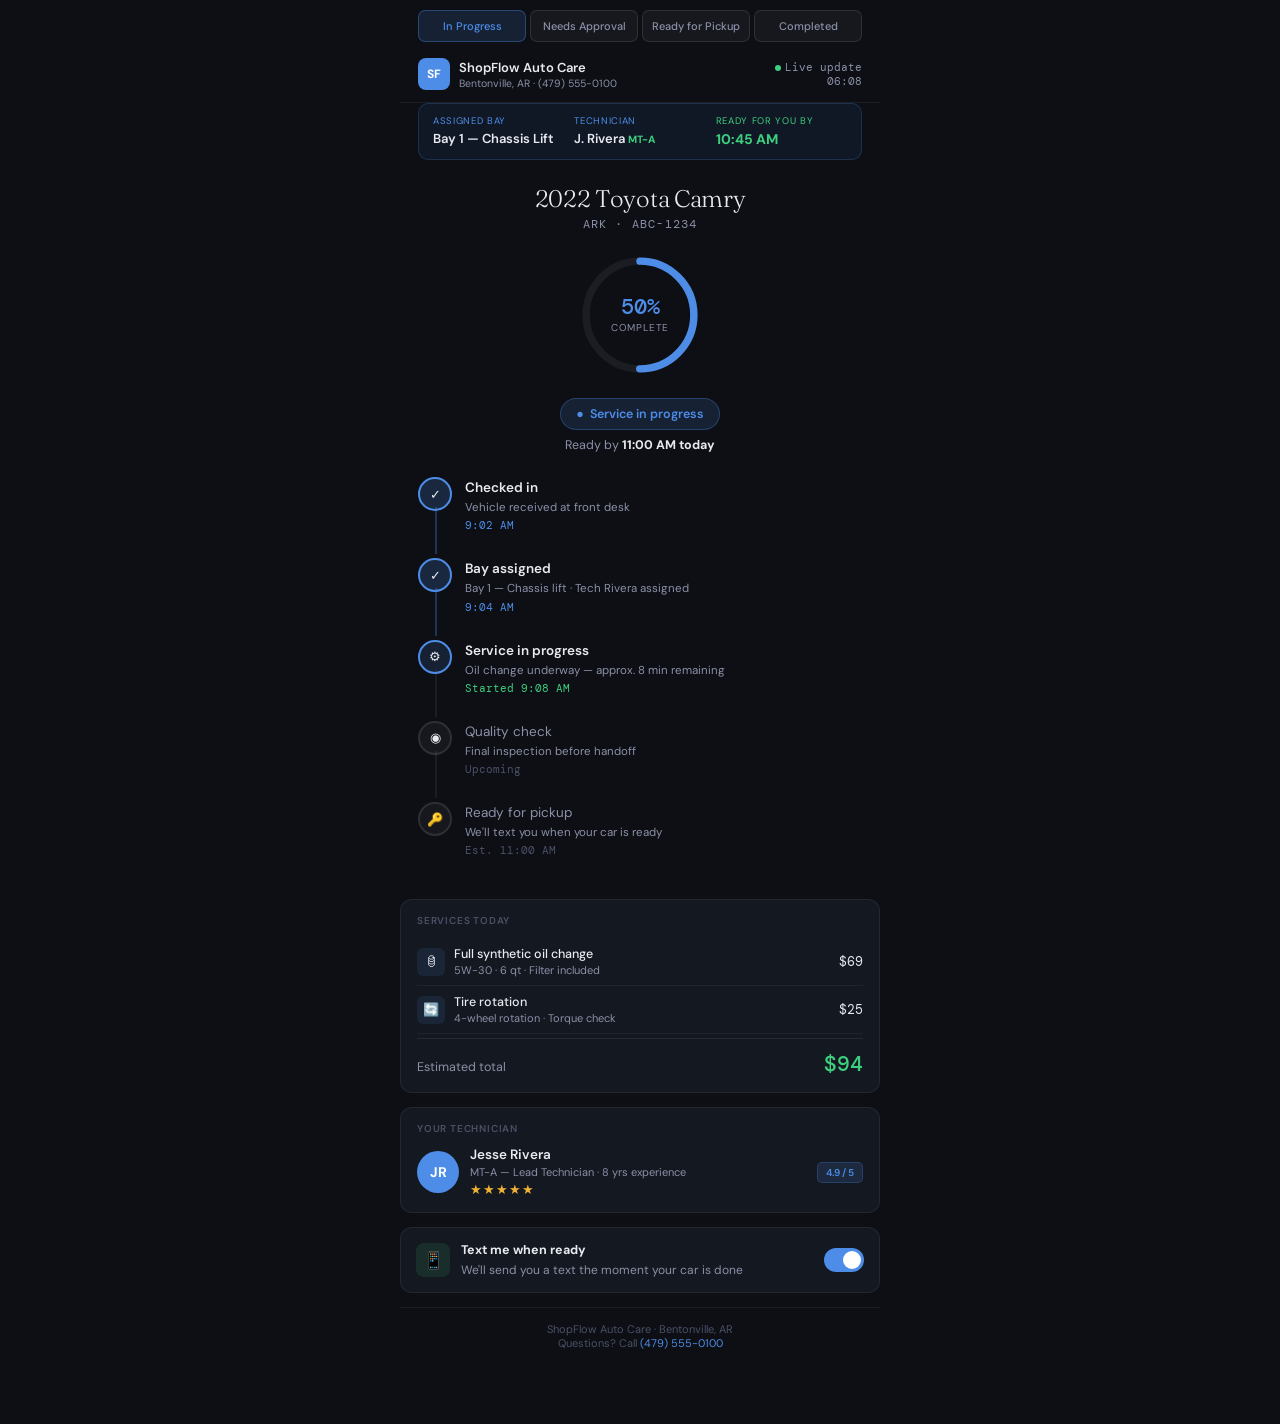
==== commit eab19d73: "Add files via upload Point 1 — 4 Tech roles replacing single "Technician" Roles screen now has 7 ca" ====
--- a/customer.html
+++ b/customer.html
@@ -1,5 +1,5 @@
 <!DOCTYPE html>
-<html lang="en">
+<html lang="en" data-theme="dark">
 <head>
 <meta charset="UTF-8">
 <meta name="viewport" content="width=device-width, initial-scale=1.0, viewport-fit=cover">
@@ -15,6 +15,7 @@
 </head>
 <body class="customer-page">
 
+
 <!-- Demo state switcher (simulates different vehicle states) -->
 <div class="demo-bar">
   <button class="demo-btn active" onclick="setState('inprogress',this)">In Progress</button>
@@ -38,6 +39,23 @@
   </div>
 </div>
 
+<!-- Assigned bay + tech info (Point 9) -->
+<div style="width:100%;max-width:480px;margin:0 auto;padding:0 18px 0">
+  <div style="background:rgba(77,141,232,.08);border:1px solid rgba(77,141,232,.2);border-radius:10px;padding:11px 14px;display:flex;gap:10px;flex-wrap:wrap">
+    <div style="flex:1;min-width:120px">
+      <div style="font-size:9.5px;text-transform:uppercase;letter-spacing:.07em;color:#4d8de8;margin-bottom:3px">Assigned Bay</div>
+      <div style="font-size:13px;font-weight:600;color:#e8eaf0">Bay 1 — Chassis Lift</div>
+    </div>
+    <div style="flex:1;min-width:120px">
+      <div style="font-size:9.5px;text-transform:uppercase;letter-spacing:.07em;color:#4d8de8;margin-bottom:3px">Technician</div>
+      <div style="font-size:13px;font-weight:600;color:#e8eaf0">J. Rivera <span style="font-size:10.5px;color:#3ccf7e;font-weight:700">MT-A</span></div>
+    </div>
+    <div style="flex:1;min-width:120px">
+      <div style="font-size:9.5px;text-transform:uppercase;letter-spacing:.07em;color:#3ccf7e;margin-bottom:3px">Ready for you by</div>
+      <div style="font-size:14px;font-weight:700;color:#3ccf7e" id="readyByTime">10:45 AM</div>
+    </div>
+  </div>
+</div>
 <!-- Status hero -->
 <div class="status-hero">
   <div class="vehicle-name" id="vehicleName">2022 Toyota Camry</div>
@@ -77,6 +95,14 @@
       <div class="tl-time done-time">9:04 AM</div>
     </div>
   </div>
+  <div class="tl-step" id="step-approval" style="display:none">
+    <div class="tl-left"><div class="tl-dot active" id="dot-approval" style="background:rgba(240,178,50,.15);border:2px solid #f0b232;animation:activePulse 2s infinite">⚠</div></div>
+    <div class="tl-body">
+      <div class="tl-name" style="color:#f0b232">Tech recommendation — your input needed</div>
+      <div class="tl-detail" id="approvalDetail">Technician found an issue requiring your decision</div>
+      <div class="tl-time active-time" id="approvalTime">Bay is paused — awaiting your response</div>
+    </div>
+  </div>
   <div class="tl-step" id="step-service">
     <div class="tl-left"><div class="tl-dot active" id="dot-service">⚙</div></div>
     <div class="tl-body">
@@ -161,7 +187,7 @@
     <div class="tech-av-cust">JR</div>
     <div>
       <div class="tech-name-cust">Jesse Rivera</div>
-      <div class="tech-role-cust">Lead Technician · 8 yrs experience</div>
+      <div class="tech-role-cust">MT-A — Lead Technician · 8 yrs experience</div>
       <div class="tech-stars">★★★★★</div>
     </div>
     <div class="tech-badge-cust">4.9 / 5</div>
@@ -191,6 +217,21 @@
   </div>
 </div>
 
+<!-- Pay link card (shown when complete) (Point 10) -->
+<div class="cust-card" id="payCard" style="display:none;background:rgba(60,207,126,.07);border:1px solid rgba(60,207,126,.25)">
+  <div class="cust-card-title" style="color:#3ccf7e">Payment — your car is ready</div>
+  <div style="display:flex;justify-content:space-between;align-items:center;padding:8px 0;border-bottom:1px solid rgba(255,255,255,.08);font-size:13px">
+    <span style="color:#8b90a8">Full synthetic oil change</span><span style="color:#e8eaf0">$69</span>
+  </div>
+  <div style="display:flex;justify-content:space-between;align-items:center;padding:8px 0;border-bottom:1px solid rgba(255,255,255,.08);font-size:13px">
+    <span style="color:#8b90a8">Tire rotation</span><span style="color:#e8eaf0">$25</span>
+  </div>
+  <div style="display:flex;justify-content:space-between;align-items:center;padding:10px 0 0;font-size:15px;font-weight:600">
+    <span style="color:#e8eaf0">Total due</span><span style="color:#3ccf7e;font-family:var(--font-mono)">$94</span>
+  </div>
+  <button onclick="payNow()" style="width:100%;margin-top:14px;padding:13px;border-radius:10px;border:none;background:#3ccf7e;color:#0a2010;font-size:14px;font-weight:700;cursor:pointer;font-family:var(--font-sans)">Pay $94 — Pick up keys anytime ✓</button>
+  <div style="text-align:center;margin-top:8px;font-size:10.5px;color:#4a5068">Secure payment · Keys at front desk when done</div>
+</div>
 <div class="cust-footer">
   ShopFlow Auto Care · Bentonville, AR<br>
   Questions? Call <a href="tel:4795550100" style="color:#4d8de8">(479) 555-0100</a>
@@ -201,12 +242,12 @@
 function tick(){const n=new Date();document.getElementById('clockDisplay').textContent=String(n.getHours()).padStart(2,'0')+':'+String(n.getMinutes()).padStart(2,'0')}
 setInterval(tick,1000);tick();
 
-// States
+// States - updated for points 9, 10, 11
 const STATES = {
-  inprogress:{pct:50,ringColor:'#4d8de8',badgeClass:'status-in-progress',badgeText:'Service in progress',promised:'Ready by <strong>11:00 AM today</strong>',showFindings:false,showSurvey:false,serviceStep:'active',qcStep:'pending',readyStep:'pending'},
-  waitingapproval:{pct:65,ringColor:'#f0b232',badgeClass:'status-waiting',badgeText:'Awaiting your approval',promised:'Ready by <strong>11:30 AM</strong> after approval',showFindings:true,showSurvey:false,serviceStep:'active',qcStep:'pending',readyStep:'pending'},
-  ready:{pct:100,ringColor:'#3ccf7e',badgeClass:'status-ready',badgeText:'Your car is ready!',promised:'Pick up at <strong>Bay 1 entrance</strong>',showFindings:false,showSurvey:false,serviceStep:'done',qcStep:'done',readyStep:'active'},
-  complete:{pct:100,ringColor:'#3ccf7e',badgeClass:'status-done',badgeText:'Service complete — thank you!',promised:'Invoice sent to <strong>sarah@email.com</strong>',showFindings:false,showSurvey:true,serviceStep:'done',qcStep:'done',readyStep:'done'},
+  inprogress:{pct:50,ringColor:'#4d8de8',badgeClass:'status-in-progress',badgeText:'Service in progress',promised:'Ready by <strong>10:45 AM today</strong>',showFindings:false,showApproval:false,showSurvey:false,showPay:false,serviceStep:'active',qcStep:'pending',readyStep:'pending',readyByTime:'10:45 AM'},
+  waitingapproval:{pct:65,ringColor:'#f0b232',badgeClass:'status-waiting',badgeText:'⚠ Tech recommendation — your approval needed',promised:'Bay <strong>paused</strong> — ready after your response',showFindings:true,showApproval:true,showSurvey:false,showPay:false,serviceStep:'active',qcStep:'pending',readyStep:'pending',readyByTime:'11:15 AM (after approval)'},
+  ready:{pct:100,ringColor:'#3ccf7e',badgeClass:'status-ready',badgeText:'Your car is ready for pickup!',promised:'Keys at <strong>front desk · Bay 1 entrance</strong>',showFindings:false,showApproval:false,showSurvey:false,showPay:true,serviceStep:'done',qcStep:'done',readyStep:'active',readyByTime:'Ready now ✓'},
+  complete:{pct:100,ringColor:'#3ccf7e',badgeClass:'status-done',badgeText:'Service complete — thank you!',promised:'Receipt sent to <strong>sarah@email.com</strong>',showFindings:false,showApproval:false,showSurvey:true,showPay:false,serviceStep:'done',qcStep:'done',readyStep:'done',readyByTime:'Complete ✓'},
 };
 
 const CIRCUMFERENCE = 2 * Math.PI * 58;
@@ -222,6 +263,18 @@
   document.getElementById('ringFill').style.stroke = s.ringColor;
   document.getElementById('ringPct').style.color = s.ringColor;
   document.getElementById('ringPct').textContent = s.pct + '%';
+
+  // Ready by time (Point 9)
+  const rbt = document.getElementById('readyByTime');
+  if(rbt) rbt.textContent = s.readyByTime;
+
+  // Show/hide approval step in timeline (Point 11)
+  const approvalStep = document.getElementById('step-approval');
+  if(approvalStep) approvalStep.style.display = s.showApproval ? 'flex' : 'none';
+
+  // Pay card (Point 10)
+  const payCard = document.getElementById('payCard');
+  if(payCard) payCard.style.display = s.showPay ? 'block' : 'none';
 
   // Badge
   const badge = document.getElementById('statusBadge');
@@ -268,7 +321,17 @@
 }
 
 function approveFinding(){
-  document.getElementById('findingsCard').innerHTML='<div style="text-align:center;padding:8px 0;color:#3ccf7e;font-weight:600;font-size:13px">✓ Approved — tech notified. Est. +20 min added.</div>';
+  document.getElementById('findingsCard').innerHTML='<div style="text-align:center;padding:8px 0;color:#3ccf7e;font-weight:600;font-size:13px">✓ Approved — tech notified. Est. +20 min added. Ready by 11:35 AM.</div>';
+  // Hide approval timeline step after approval
+  const approvalStep = document.getElementById('step-approval');
+  if(approvalStep) setTimeout(()=>{ approvalStep.style.display='none'; }, 1500);
+}
+
+function payNow(){
+  const payCard = document.getElementById('payCard');
+  if(payCard){
+    payCard.innerHTML='<div style="text-align:center;padding:16px 0"><div style="font-size:32px;margin-bottom:8px">✓</div><div style="font-size:15px;font-weight:700;color:#3ccf7e;margin-bottom:4px">Payment received — $94</div><div style="font-size:12px;color:#8b90a8">Receipt sent to your phone. Keys are at the front desk — pick up anytime!</div></div>';
+  }
 }
 
 function toggleSMS(el){el.style.background=el.style.background==='rgb(60, 207, 126)'?'rgba(77,141,232,1)':'rgb(60,207,126)'}
--- a/styles.css
+++ b/styles.css
@@ -342,7 +342,7 @@
 .form-row{display:flex;flex-direction:column;gap:12px}
 @media(min-width:600px){.form-row{flex-direction:row}}
 .form-group{display:flex;flex-direction:column;gap:5px;flex:1}
-.form-group label{font-size:10.5px;font-weight:600;text-transform:uppercase;letter-spacing:.06em;color:var(--t2)}
+.form-group label{font-size:10.5px;font-weight:600;text-transform:uppercase;letter-spacing:.06em;color:var(--t2);min-height:32px;display:flex;align-items:flex-end;flex-wrap:wrap;gap:4px;padding-bottom:2px}
 .form-input{background:var(--bg3);border:1px solid var(--border2);border-radius:7px;padding:10px 12px;font-size:16px;color:var(--t1);font-family:var(--font-sans);outline:none;transition:border-color .15s;-webkit-appearance:none}
 .form-input:focus{border-color:var(--blue)}
 .form-actions{display:flex;flex-direction:column;gap:8px}
@@ -571,7 +571,10 @@
 .floor-stats{display:flex;gap:10px;flex-wrap:wrap}
 .fstat{display:flex;align-items:center;gap:4px;font-size:10.5px;color:var(--t2)}
 .fstat-dot{width:8px;height:8px;border-radius:2px}
-#shopSVG{width:100%;display:block;min-width:420px}
+#shopSVG{width:100%;height:auto;display:block}
+/* On very small screens, allow horizontal scroll so bays don't get crushed */
+.floor-svg-wrap{overflow-x:auto;-webkit-overflow-scrolling:touch}
+.floor-svg-wrap #shopSVG{min-width:340px}
 .bay-tooltip{position:absolute;background:var(--bg2);border:1px solid var(--border2);border-radius:10px;padding:11px 13px;min-width:200px;pointer-events:none;opacity:0;transition:opacity .15s;z-index:20;box-shadow:0 8px 24px rgba(0,0,0,.4)}
 .bay-tooltip.visible{opacity:1}
 .tt-bay{font-family:var(--font-mono);font-size:12px;font-weight:700;color:var(--t1);margin-bottom:7px;border-bottom:1px solid var(--border);padding-bottom:5px}
@@ -882,3 +885,85 @@
 .demo-bar{width:100%;max-width:480px;display:flex;gap:4px;padding:10px 18px 0;flex-wrap:wrap}
 .demo-btn{flex:1;min-width:90px;padding:8px 9px;border-radius:7px;font-size:11px;font-weight:500;border:1px solid rgba(255,255,255,.1);background:rgba(255,255,255,.04);color:#8b90a8;cursor:pointer;font-family:var(--font-sans);transition:all .15s;text-align:center;-webkit-tap-highlight-color:transparent}
 .demo-btn.active{background:rgba(77,141,232,.15);border-color:rgba(77,141,232,.35);color:#4d8de8}
+
+/* ══════════════════════════════════════════
+   MOBILE DIAGNOSTIC BANNER
+   Visible ONLY on mobile (max-width 768px)
+   Confirms latest files are deployed
+══════════════════════════════════════════ */
+.mobile-diag{
+  display:none; /* hidden by default on desktop */
+  position:fixed;
+  bottom:0;left:0;right:0;
+  background:#f0b232;
+  color:#1a1000;
+  font-size:12px;
+  font-weight:600;
+  text-align:center;
+  padding:10px 14px;
+  z-index:9999;
+  letter-spacing:.02em;
+  line-height:1.4;
+}
+@media(max-width:768px){
+  .mobile-diag{display:block}
+}
+
+/* ══════════════════════════════════════════
+   POINT 10 — PAID badge + pay action row
+══════════════════════════════════════════ */
+.paid-badge{font-size:9px;font-weight:700;background:rgba(60,207,126,.15);color:var(--green);border-radius:4px;padding:1px 6px;margin-left:6px;border:1px solid rgba(60,207,126,.25)}
+.wo-pay-action{display:flex;align-items:center;justify-content:space-between;margin-top:7px;padding-top:7px;border-top:1px solid var(--border)}
+.pay-pending{font-size:10.5px;color:var(--amber)}
+.btn-resend{font-size:10.5px;padding:3px 9px;border-radius:5px;border:1px solid var(--border2);background:transparent;color:var(--t2);cursor:pointer;font-family:var(--font-sans);-webkit-tap-highlight-color:transparent}
+.btn-resend:hover{background:var(--bg3);color:var(--t1)}
+
+/* ══════════════════════════════════════════
+   POINT 11 — Awaiting approval card (high-vis)
+══════════════════════════════════════════ */
+.wo-card.awaiting-approval{
+  border:2px solid #f0b232 !important;
+  background:rgba(240,178,50,.06);
+  box-shadow:0 0 0 3px rgba(240,178,50,.12);
+  animation:approvalPulse 2.5s infinite;
+}
+@keyframes approvalPulse{
+  0%,100%{box-shadow:0 0 0 3px rgba(240,178,50,.12)}
+  50%{box-shadow:0 0 0 6px rgba(240,178,50,.06)}
+}
+.wo-approval-banner{
+  font-size:10px;font-weight:700;letter-spacing:.06em;
+  background:rgba(240,178,50,.2);color:#f0b232;
+  border-radius:5px;padding:4px 9px;margin-bottom:8px;
+  text-align:center;
+}
+.wo-approval-detail{
+  font-size:11px;color:var(--t2);line-height:1.5;
+  background:var(--bg3);border-radius:6px;padding:7px 9px;
+  margin-bottom:7px;border:1px solid var(--border);
+}
+.wo-approval-detail strong{color:var(--amber)}
+.approval-t{color:var(--amber) !important}
+
+/* ══════════════════════════════════════════
+   POINT 3 — Heatmap full-day scroll + capacity row
+══════════════════════════════════════════ */
+.heatmap-container{overflow-x:auto;-webkit-overflow-scrolling:touch}
+.heatmap-table{width:100%;border-collapse:collapse;min-width:680px}
+.heatmap-table th:first-child{min-width:160px}
+
+/* ══════════════════════════════════════════
+   POINT 8 — Projection full day smaller cells
+══════════════════════════════════════════ */
+.proj-table td:first-child{font-size:9.5px;min-width:90px;white-space:nowrap}
+.proj-table th{font-size:9px;padding:3px 3px}
+.proj-table td{padding:2px 3px}
+.proj-cell{height:16px;border-radius:3px}
+
+/* ══════════════════════════════════════════
+   ROLES GRID — expanded for 7 cards
+══════════════════════════════════════════ */
+.roles-grid{display:grid;grid-template-columns:repeat(2,1fr);gap:10px}
+@media(min-width:600px){.roles-grid{grid-template-columns:repeat(3,1fr)}}
+@media(min-width:900px){.roles-grid{grid-template-columns:repeat(4,1fr)}}
+@media(min-width:1200px){.roles-grid{grid-template-columns:repeat(7,1fr)}}
